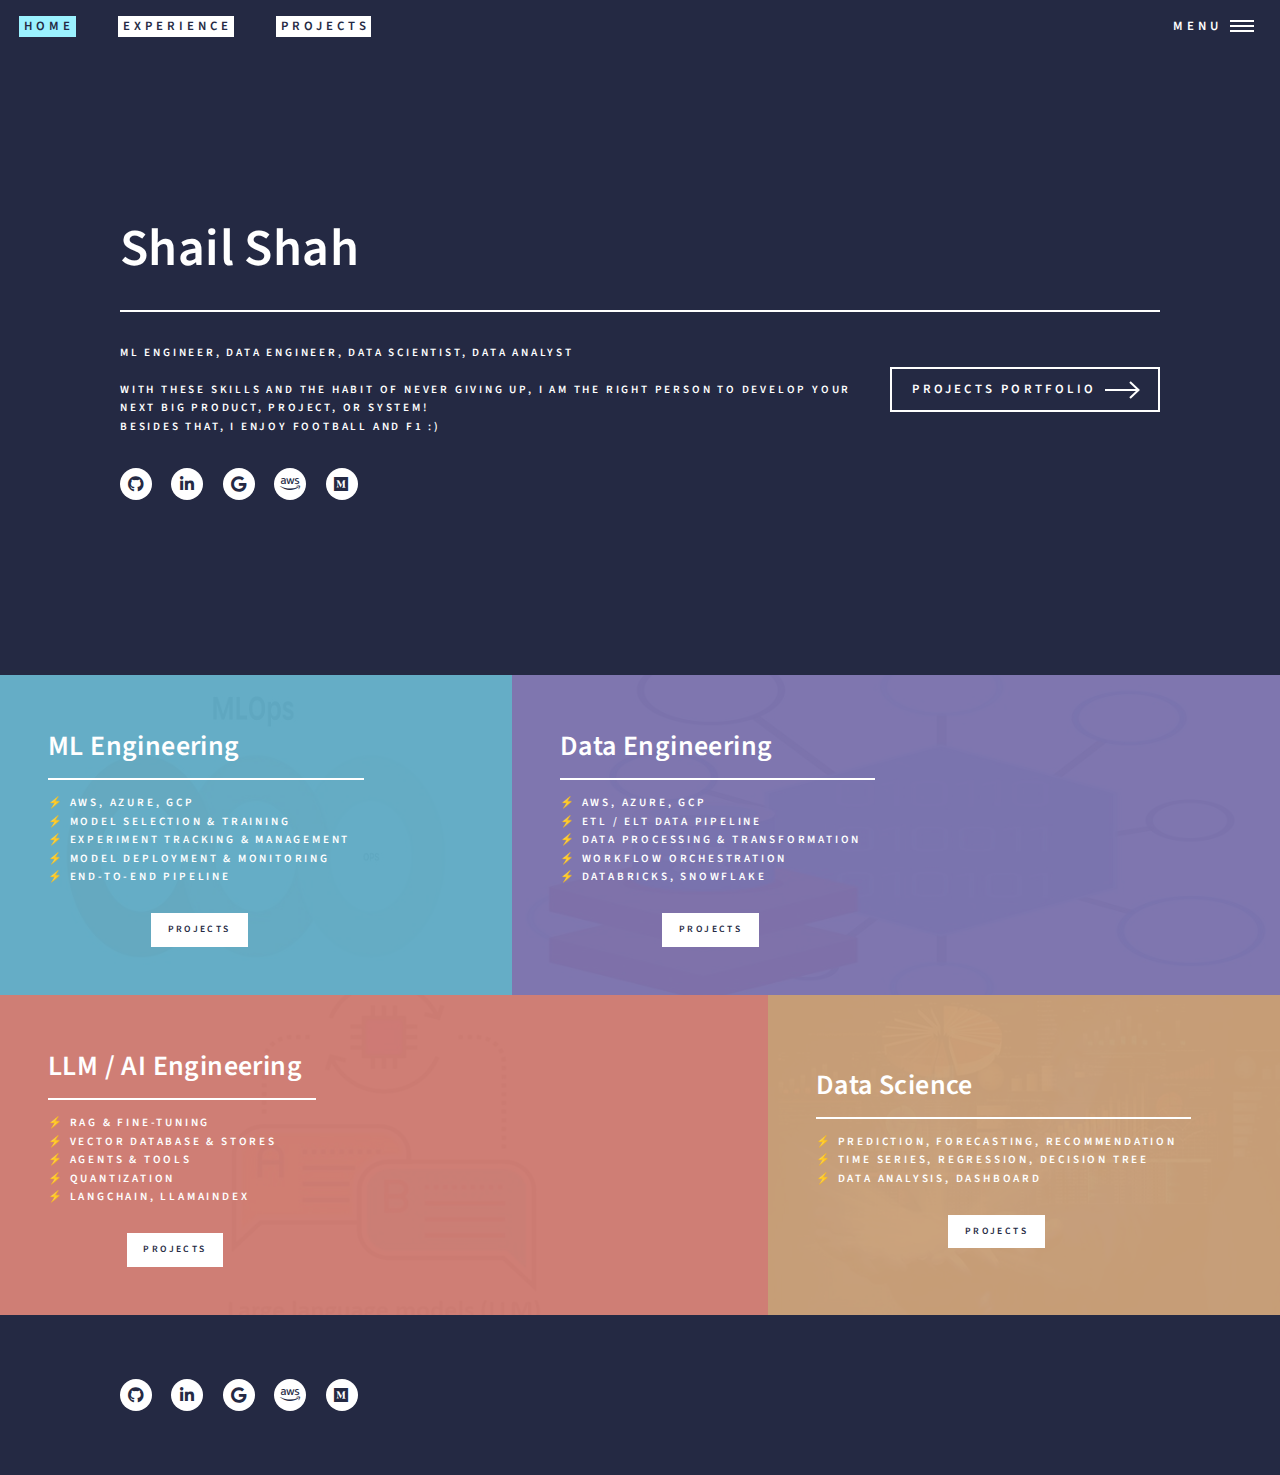
==== index.html @ b2c80153 "portfolio created" ====
<!DOCTYPE HTML>
<!--
	Forty by HTML5 UP
	html5up.net | @ajlkn
	Free for personal and commercial use under the CCA 3.0 license (html5up.net/license)
-->
<html>
	<head>
		<title>Forty by HTML5 UP</title>
		<meta charset="utf-8" />
		<meta name="viewport" content="width=device-width, initial-scale=1, user-scalable=no" />
		<link rel="stylesheet" href="assets/css/main.css" />
		<noscript><link rel="stylesheet" href="assets/css/noscript.css" /></noscript>
	</head>
	<body class="is-preload">

		<!-- Wrapper -->
			<div id="wrapper">

				<!-- Header -->
					<header id="header" class="alt">
						<a href="index.html" class="logo"><strong>HOME</strong></a>
						<a href="generic.html" class="logo"><strong>EXPERIENCE</strong></a>
						<a href="#one" class="logo"><strong>Projects</strong></a>
						<nav>
							<a href="#menu">Menu</a>
						</nav>
					</header>

				<!-- Menu -->
					<nav id="menu">
						<ul class="links">
							<li><a href="index.html">Home</a></li>
							<li><a href="generic.html">Experience</a></li>
							<li><a href="#one">Projects</a></li>
							<!-- <li><a href="landing.html">Contact ME</a></li> -->
						</ul>
						<!-- <ul class="actions stacked">
							<li><a href="#" class="button primary fit">Get Started</a></li>
							<li><a href="#" class="button fit">Log In</a></li>
						</ul> -->
					</nav>

				<!-- Banner -->
					<section id="banner" class="major">
						<div class="inner">
							<header class="major">
								<h1>Shail Shah</h1>
							</header>
							<div class="content">
								<p>ML Engineer, Data Engineer, Data Scientist, Data Analyst<br /><br />
									With these skills and the habit of never giving up, I am the right person to develop your next big product, project, or system!<br />
									
									Besides that, I enjoy Football and F1 :) </p>
								<ul class="actions">
									<li><a href="#one" class="button next scrolly">Projects Portfolio</a></li>
								</ul>	
							</div>
							<ul class="icons">
								<!-- <li><a href="#" class="icon brands alt fa-twitter"><span class="label">Twitter</span></a></li> -->
								<!-- <li><a href="#" class="icon brands alt fa-facebook-f"><span class="label">Facebook</span></a></li> -->
								<!-- <li><a href="#" class="icon brands alt fa-instagram"><span class="label">Instagram</span></a></li> -->
								<li><a href="https://github.com/shail2512-lm10" class="icon brands alt fa-github"><span class="label">GitHub</span></a></li>
								<li><a href="https://www.linkedin.com/in/shail-shah2512/" class="icon brands alt fa-linkedin-in"><span class="label">LinkedIn</span></a></li>
								<li><a href="mailto:shail251298@gmail.com" class="icon brands alt fa-google"><span class="label">gmail</span></a></li>
								<li><a href="https://www.credly.com/badges/b2302344-0221-468d-a7ee-bf954a999862/public_url" class="icon brands alt fa-aws"><span class="label">AWS</span></a></li>
								<li><a href="https://medium.com/@shail251298" class="icon brands alt fa-medium"><span class="label">Medium</span></a></li>
							</ul>
					
						</div>
					</section>

				<!-- Main -->
					<div id="main">

						<!-- One -->
							<section id="one" class="tiles">
								<article>
									<span class="image">
										<img src="images/mlops.jpg" alt="" />
									</span>
									<header class="major" >
										<h3><a href="mlops.html" class="link">ML Engineering</a></h3>
										<p>&#9889; AWS, AZURE, GCP</p>
										<p>&#9889; Model Selection & Training</p>
										<p>&#9889; Experiment Tracking & Management</p>
										<p>&#9889; Model Deployment & Monitoring</p>
										<p>&#9889; End-to-End Pipeline</p><br />
										<div style="text-align: center;">
											<a href="mlops.html" class="button primary small">Projects</a>
										</div>
									</header>
									
								</article>
								<article>
									<span class="image">
										<img src="images/dataengg.jpg" class="custombg" alt="" />
									</span>
									<header class="major">
										<h3><a href="dataengg.html" class="link">Data Engineering</a></h3>
										<p>&#9889; AWS, AZURE, GCP</p>
										<p>&#9889; ETL / ELT Data Pipeline</p>
										<p>&#9889; Data Processing & Transformation</p>
										<p>&#9889; Workflow Orchestration</p>
										<p>&#9889; Databricks, SNowflake</p><br />
										<div style="text-align: center;">
											<a href="dataengg.html" class="button primary small">Projects</a>
										</div>
									</header>
								</article>
								<article>
									<span class="image">
										<img src="images/llm.jpg" class="custombg" alt="" />
									</span>
									<header class="major">
										<h3><a href="llm.html" class="link">LLM / AI Engineering</a></h3>
										<p>&#9889; RAG & Fine-tuning</p>
										<p>&#9889; Vector Database & stores</p>
										<p>&#9889; AGents & Tools</p>
										<p>&#9889; Quantization</p>
										<p>&#9889; LangChain, LlamaIndex</p><br />
										<div style="text-align: center;">
											<a href="llm.html" class="button primary small">Projects</a>
										</div>
										
									</header>
								</article>
								
								<article>
									<span class="image">
										<img src="images/datascience.jpg" class="custombg" alt="" />
									</span>
									<header class="major">
										<h3><a href="datascience.html" class="link">Data Science</a></h3>
										<p>&#9889; Prediction, Forecasting, Recommendation</p>
										<p>&#9889; Time Series, Regression, Decision Tree</p>
										<p>&#9889; Data Analysis, Dashboard</p><br />
										<div style="text-align: center;">
											<a href="datascience.html" class="button primary small">Projects</a>
										</div>
									</header>
								</article>
							
							</section>

						<!-- Two -->
							<!-- <section id="two">
								<div class="inner">
									<header class="major">
										<h2>Massa libero</h2>
									</header>
									<p>Nullam et orci eu lorem consequat tincidunt vivamus et sagittis libero. Mauris aliquet magna magna sed nunc rhoncus pharetra. Pellentesque condimentum sem. In efficitur ligula tate urna. Maecenas laoreet massa vel lacinia pellentesque lorem ipsum dolor. Nullam et orci eu lorem consequat tincidunt. Vivamus et sagittis libero. Mauris aliquet magna magna sed nunc rhoncus amet pharetra et feugiat tempus.</p>
									<ul class="actions">
										<li><a href="landing.html" class="button next">Get Started</a></li>
									</ul>
								</div>
							</section> -->

					</div>

				<!-- Contact -->
					<!-- <section id="contact">
						<div class="inner">
							<section>
								<form method="post" action="#">
									<div class="fields">
										<div class="field half">
											<label for="name">Name</label>
											<input type="text" name="name" id="name" />
										</div>
										<div class="field half">
											<label for="email">Email</label>
											<input type="text" name="email" id="email" />
										</div>
										<div class="field">
											<label for="message">Message</label>
											<textarea name="message" id="message" rows="6"></textarea>
										</div>
									</div>
									<ul class="actions">
										<li><input type="submit" value="Send Message" class="primary" /></li>
										<li><input type="reset" value="Clear" /></li>
									</ul>
								</form>
							</section>
							<section class="split">
								<section>
									<div class="contact-method">
										<span class="icon solid alt fa-envelope"></span>
										<h2>Email</h2>
										<a href="shail251298@gmail.com">shail251298@gmail.com</a>
									</div>
								</section> -->
								<!-- <section>
									<div class="contact-method">
										<span class="icon solid alt fa-phone"></span>
										<h3>Phone</h3>
										<span>(000) 000-0000 x12387</span>
									</div>
								</section> -->
								<!-- <section>
									<div class="contact-method">
										<span class="icon solid alt fa-home"></span>
										<h3>Address</h3>
										<span>1234 Somewhere Road #5432<br />
										Nashville, TN 00000<br />
										United States of America</span>
									</div>
								</section> -->
							<!-- </section>
						</div>
					</section> -->

				<!-- Footer -->
					<footer id="footer">
						<div class="inner">
							<ul class="icons">
								<!-- <li><a href="#" class="icon brands alt fa-twitter"><span class="label">Twitter</span></a></li> -->
								<!-- <li><a href="#" class="icon brands alt fa-facebook-f"><span class="label">Facebook</span></a></li> -->
								<!-- <li><a href="#" class="icon brands alt fa-instagram"><span class="label">Instagram</span></a></li> -->
								<li><a href="https://github.com/shail2512-lm10" class="icon brands alt fa-github"><span class="label">GitHub</span></a></li>
								<li><a href="https://www.linkedin.com/in/shail-shah2512/" class="icon brands alt fa-linkedin-in"><span class="label">LinkedIn</span></a></li>
								<li><a href="mailto:shail251298@gmail.com" class="icon brands alt fa-google"><span class="label">gmail</span></a></li>
								<li><a href="https://www.credly.com/badges/b2302344-0221-468d-a7ee-bf954a999862/public_url" class="icon brands alt fa-aws"><span class="label">AWS</span></a></li>
								<li><a href="https://medium.com/@shail251298" class="icon brands alt fa-medium"><span class="label">Medium</span></a></li>
							</ul>
							<!-- <ul class="copyright">
								<li>&copy; Untitled</li><li>Design: <a href="https://html5up.net">HTML5 UP</a></li>
							</ul> -->
						</div>
					</footer>

			</div>

		<!-- Scripts -->
			<script src="assets/js/jquery.min.js"></script>
			<script src="assets/js/jquery.scrolly.min.js"></script>
			<script src="assets/js/jquery.scrollex.min.js"></script>
			<script src="assets/js/browser.min.js"></script>
			<script src="assets/js/breakpoints.min.js"></script>
			<script src="assets/js/util.js"></script>
			<script src="assets/js/main.js"></script>

	</body>
</html>
---- assets/css/main.css ----
@import url(fontawesome-all.min.css);
@import url("https://fonts.googleapis.com/css?family=Source+Sans+Pro:300,300italic,600,600italic");

/*
	Forty by HTML5 UP
	html5up.net | @ajlkn
	Free for personal and commercial use under the CCA 3.0 license (html5up.net/license)
*/

a:hover{

	border: none;
}

html, body, div, span, applet, object,
iframe, h1, h2, h3, h4, h5, h6, p, blockquote,
pre, a, abbr, acronym, address, big, cite,
code, del, dfn, em, img, ins, kbd, q, s, samp,
small, strike, strong, sub, sup, tt, var, b,
u, i, center, dl, dt, dd, ol, ul, li, fieldset,
form, label, legend, table, caption, tbody,
tfoot, thead, tr, th, td, article, aside,
canvas, details, embed, figure, figcaption,
footer, header, hgroup, menu, nav, output, ruby,
section, summary, time, mark, audio, video {
	margin: 0;
	padding: 0;
	border: 0;
	font-size: 100%;
	font: inherit;
	vertical-align: baseline;}

article, aside, details, figcaption, figure,
footer, header, hgroup, menu, nav, section {
	display: block;}

body {
	line-height: 1;
}

ol, ul {
	list-style: none;
}

blockquote, q {
	quotes: none;
}

	blockquote:before, blockquote:after, q:before, q:after {
		content: '';
		content: none;
	}

table {
	border-collapse: collapse;
	border-spacing: 0;
}

body {
	-webkit-text-size-adjust: none;
}

mark {
	background-color: transparent;
	color: inherit;
}

input::-moz-focus-inner {
	border: 0;
	padding: 0;
}

input, select, textarea {
	-moz-appearance: none;
	-webkit-appearance: none;
	-ms-appearance: none;
	appearance: none;
}

/* Basic */

	@-ms-viewport {
		width: device-width;
	}

	body {
		-ms-overflow-style: scrollbar;
	}

	@media screen and (max-width: 480px) {

		html, body {
			min-width: 320px;
		}

	}

	html {
		box-sizing: border-box;
	}

	*, *:before, *:after {
		box-sizing: inherit;
	}

	body {
		background: #242943;
	}

		body.is-preload *, body.is-preload *:before, body.is-preload *:after {
			-moz-animation: none !important;
			-webkit-animation: none !important;
			-ms-animation: none !important;
			animation: none !important;
			-moz-transition: none !important;
			-webkit-transition: none !important;
			-ms-transition: none !important;
			transition: none !important;
		}

/* Type */

	body, input, select, textarea {
		color: #ffffff;
		font-family: "Source Sans Pro", Helvetica, sans-serif;
		font-size: 17pt;
		font-weight: 300;
		letter-spacing: 0.025em;
		line-height: 1.65;
	}

		@media screen and (max-width: 1680px) {

			body, input, select, textarea {
				font-size: 14pt;
			}

		}

		@media screen and (max-width: 1280px) {

			body, input, select, textarea {
				font-size: 12pt;
			}

		}

		@media screen and (max-width: 360px) {

			body, input, select, textarea {
				font-size: 11pt;
			}

		}

	a {
		-moz-transition: color 0.2s ease-in-out, border-bottom-color 0.2s ease-in-out;
		-webkit-transition: color 0.2s ease-in-out, border-bottom-color 0.2s ease-in-out;
		-ms-transition: color 0.2s ease-in-out, border-bottom-color 0.2s ease-in-out;
		transition: color 0.2s ease-in-out, border-bottom-color 0.2s ease-in-out;
		border-bottom: dotted 1px;
		color: inherit;
		text-decoration: none;
	}

		a:hover {
			border-bottom-color: transparent;
			color: #9bf1ff !important;
		}

		a:active {
			color: #53e3fb !important;
		}

	strong, b {
		color: #ffffff;
		font-weight: 600;
	}

	em, i {
		font-style: italic;
	}

	p {
		margin: 0 0 2em 0;
	}

	h1, h2, h3, h4, h5, h6 {
		color: #ffffff;
		font-weight: 600;
		line-height: 1.65;
		margin: 0 0 1em 0;
	}

		h1 a, h2 a, h3 a, h4 a, h5 a, h6 a {
			color: inherit;
			border-bottom: 0;
		}

	h1 {
		font-size: 2.5em;
	}

	h2 {
		font-size: 1.75em;
	}

	h3 {
		font-size: 1.35em;
	}

	h4 {
		font-size: 1.1em;
	}

	h5 {
		font-size: 0.9em;
	}

	h6 {
		font-size: 0.7em;
	}

	@media screen and (max-width: 736px) {

		h1 {
			font-size: 2em;
		}

		h2 {
			font-size: 1.5em;
		}

		h3 {
			font-size: 1.25em;
		}

	}

	sub {
		font-size: 0.8em;
		position: relative;
		top: 0.5em;
	}

	sup {
		font-size: 0.8em;
		position: relative;
		top: -0.5em;
	}

	blockquote {
		border-left: solid 4px rgba(212, 212, 255, 0.1);
		font-style: italic;
		margin: 0 0 2em 0;
		padding: 0.5em 0 0.5em 2em;
	}

	code {
		background: rgba(212, 212, 255, 0.035);
		font-family: "Courier New", monospace;
		font-size: 0.9em;
		margin: 0 0.25em;
		padding: 0.25em 0.65em;
	}

	pre {
		-webkit-overflow-scrolling: touch;
		font-family: "Courier New", monospace;
		font-size: 0.9em;
		margin: 0 0 2em 0;
	}

		pre code {
			display: block;
			line-height: 1.75;
			padding: 1em 1.5em;
			overflow-x: auto;
		}

	hr {
		border: 0;
		border-bottom: solid 1px rgba(212, 212, 255, 0.1);
		margin: 2em 0;
	}

		hr.major {
			margin: 3em 0;
		}

	.align-left {
		text-align: left;
	}

	.align-center {
		text-align: center;
	}

	.align-right {
		text-align: right;
	}

/* Row */

	.row {
		display: flex;
		flex-wrap: wrap;
		box-sizing: border-box;
		align-items: stretch;
	}

		.row > * {
			box-sizing: border-box;
		}

		.row.gtr-uniform > * > :last-child {
			margin-bottom: 0;
		}

		.row.aln-left {
			justify-content: flex-start;
		}

		.row.aln-center {
			justify-content: center;
		}

		.row.aln-right {
			justify-content: flex-end;
		}

		.row.aln-top {
			align-items: flex-start;
		}

		.row.aln-middle {
			align-items: center;
		}

		.row.aln-bottom {
			align-items: flex-end;
		}

		.row > .imp {
			order: -1;
		}

		.row > .col-1 {
			width: 8.33333%;
		}

		.row > .off-1 {
			margin-left: 8.33333%;
		}

		.row > .col-2 {
			width: 16.66667%;
		}

		.row > .off-2 {
			margin-left: 16.66667%;
		}

		.row > .col-3 {
			width: 25%;
		}

		.row > .off-3 {
			margin-left: 25%;
		}

		.row > .col-4 {
			width: 33.33333%;
		}

		.row > .off-4 {
			margin-left: 33.33333%;
		}

		.row > .col-5 {
			width: 41.66667%;
		}

		.row > .off-5 {
			margin-left: 41.66667%;
		}

		.row > .col-6 {
			width: 50%;
		}

		.row > .off-6 {
			margin-left: 50%;
		}

		.row > .col-7 {
			width: 58.33333%;
		}

		.row > .off-7 {
			margin-left: 58.33333%;
		}

		.row > .col-8 {
			width: 66.66667%;
		}

		.row > .off-8 {
			margin-left: 66.66667%;
		}

		.row > .col-9 {
			width: 75%;
		}

		.row > .off-9 {
			margin-left: 75%;
		}

		.row > .col-10 {
			width: 83.33333%;
		}

		.row > .off-10 {
			margin-left: 83.33333%;
		}

		.row > .col-11 {
			width: 91.66667%;
		}

		.row > .off-11 {
			margin-left: 91.66667%;
		}

		.row > .col-12 {
			width: 100%;
		}

		.row > .off-12 {
			margin-left: 100%;
		}

		.row.gtr-0 {
			margin-top: 0;
			margin-left: 0em;
		}

			.row.gtr-0 > * {
				padding: 0 0 0 0em;
			}

			.row.gtr-0.gtr-uniform {
				margin-top: 0em;
			}

				.row.gtr-0.gtr-uniform > * {
					padding-top: 0em;
				}

		.row.gtr-25 {
			margin-top: 0;
			margin-left: -0.5em;
		}

			.row.gtr-25 > * {
				padding: 0 0 0 0.5em;
			}

			.row.gtr-25.gtr-uniform {
				margin-top: -0.5em;
			}

				.row.gtr-25.gtr-uniform > * {
					padding-top: 0.5em;
				}

		.row.gtr-50 {
			margin-top: 0;
			margin-left: -1em;
		}

			.row.gtr-50 > * {
				padding: 0 0 0 1em;
			}

			.row.gtr-50.gtr-uniform {
				margin-top: -1em;
			}

				.row.gtr-50.gtr-uniform > * {
					padding-top: 1em;
				}

		.row {
			margin-top: 0;
			margin-left: -2em;
		}

			.row > * {
				padding: 0 0 0 2em;
			}

			.row.gtr-uniform {
				margin-top: -2em;
			}

				.row.gtr-uniform > * {
					padding-top: 2em;
				}

		.row.gtr-150 {
			margin-top: 0;
			margin-left: -3em;
		}

			.row.gtr-150 > * {
				padding: 0 0 0 3em;
			}

			.row.gtr-150.gtr-uniform {
				margin-top: -3em;
			}

				.row.gtr-150.gtr-uniform > * {
					padding-top: 3em;
				}

		.row.gtr-200 {
			margin-top: 0;
			margin-left: -4em;
		}

			.row.gtr-200 > * {
				padding: 0 0 0 4em;
			}

			.row.gtr-200.gtr-uniform {
				margin-top: -4em;
			}

				.row.gtr-200.gtr-uniform > * {
					padding-top: 4em;
				}

		@media screen and (max-width: 1680px) {

			.row {
				display: flex;
				flex-wrap: wrap;
				box-sizing: border-box;
				align-items: stretch;
			}

				.row > * {
					box-sizing: border-box;
				}

				.row.gtr-uniform > * > :last-child {
					margin-bottom: 0;
				}

				.row.aln-left {
					justify-content: flex-start;
				}

				.row.aln-center {
					justify-content: center;
				}

				.row.aln-right {
					justify-content: flex-end;
				}

				.row.aln-top {
					align-items: flex-start;
				}

				.row.aln-middle {
					align-items: center;
				}

				.row.aln-bottom {
					align-items: flex-end;
				}

				.row > .imp-xlarge {
					order: -1;
				}

				.row > .col-1-xlarge {
					width: 8.33333%;
				}

				.row > .off-1-xlarge {
					margin-left: 8.33333%;
				}

				.row > .col-2-xlarge {
					width: 16.66667%;
				}

				.row > .off-2-xlarge {
					margin-left: 16.66667%;
				}

				.row > .col-3-xlarge {
					width: 25%;
				}

				.row > .off-3-xlarge {
					margin-left: 25%;
				}

				.row > .col-4-xlarge {
					width: 33.33333%;
				}

				.row > .off-4-xlarge {
					margin-left: 33.33333%;
				}

				.row > .col-5-xlarge {
					width: 41.66667%;
				}

				.row > .off-5-xlarge {
					margin-left: 41.66667%;
				}

				.row > .col-6-xlarge {
					width: 50%;
				}

				.row > .off-6-xlarge {
					margin-left: 50%;
				}

				.row > .col-7-xlarge {
					width: 58.33333%;
				}

				.row > .off-7-xlarge {
					margin-left: 58.33333%;
				}

				.row > .col-8-xlarge {
					width: 66.66667%;
				}

				.row > .off-8-xlarge {
					margin-left: 66.66667%;
				}

				.row > .col-9-xlarge {
					width: 75%;
				}

				.row > .off-9-xlarge {
					margin-left: 75%;
				}

				.row > .col-10-xlarge {
					width: 83.33333%;
				}

				.row > .off-10-xlarge {
					margin-left: 83.33333%;
				}

				.row > .col-11-xlarge {
					width: 91.66667%;
				}

				.row > .off-11-xlarge {
					margin-left: 91.66667%;
				}

				.row > .col-12-xlarge {
					width: 100%;
				}

				.row > .off-12-xlarge {
					margin-left: 100%;
				}

				.row.gtr-0 {
					margin-top: 0;
					margin-left: 0em;
				}

					.row.gtr-0 > * {
						padding: 0 0 0 0em;
					}

					.row.gtr-0.gtr-uniform {
						margin-top: 0em;
					}

						.row.gtr-0.gtr-uniform > * {
							padding-top: 0em;
						}

				.row.gtr-25 {
					margin-top: 0;
					margin-left: -0.5em;
				}

					.row.gtr-25 > * {
						padding: 0 0 0 0.5em;
					}

					.row.gtr-25.gtr-uniform {
						margin-top: -0.5em;
					}

						.row.gtr-25.gtr-uniform > * {
							padding-top: 0.5em;
						}

				.row.gtr-50 {
					margin-top: 0;
					margin-left: -1em;
				}

					.row.gtr-50 > * {
						padding: 0 0 0 1em;
					}

					.row.gtr-50.gtr-uniform {
						margin-top: -1em;
					}

						.row.gtr-50.gtr-uniform > * {
							padding-top: 1em;
						}

				.row {
					margin-top: 0;
					margin-left: -2em;
				}

					.row > * {
						padding: 0 0 0 2em;
					}

					.row.gtr-uniform {
						margin-top: -2em;
					}

						.row.gtr-uniform > * {
							padding-top: 2em;
						}

				.row.gtr-150 {
					margin-top: 0;
					margin-left: -3em;
				}

					.row.gtr-150 > * {
						padding: 0 0 0 3em;
					}

					.row.gtr-150.gtr-uniform {
						margin-top: -3em;
					}

						.row.gtr-150.gtr-uniform > * {
							padding-top: 3em;
						}

				.row.gtr-200 {
					margin-top: 0;
					margin-left: -4em;
				}

					.row.gtr-200 > * {
						padding: 0 0 0 4em;
					}

					.row.gtr-200.gtr-uniform {
						margin-top: -4em;
					}

						.row.gtr-200.gtr-uniform > * {
							padding-top: 4em;
						}

		}

		@media screen and (max-width: 1280px) {

			.row {
				display: flex;
				flex-wrap: wrap;
				box-sizing: border-box;
				align-items: stretch;
			}

				.row > * {
					box-sizing: border-box;
				}

				.row.gtr-uniform > * > :last-child {
					margin-bottom: 0;
				}

				.row.aln-left {
					justify-content: flex-start;
				}

				.row.aln-center {
					justify-content: center;
				}

				.row.aln-right {
					justify-content: flex-end;
				}

				.row.aln-top {
					align-items: flex-start;
				}

				.row.aln-middle {
					align-items: center;
				}

				.row.aln-bottom {
					align-items: flex-end;
				}

				.row > .imp-large {
					order: -1;
				}

				.row > .col-1-large {
					width: 8.33333%;
				}

				.row > .off-1-large {
					margin-left: 8.33333%;
				}

				.row > .col-2-large {
					width: 16.66667%;
				}

				.row > .off-2-large {
					margin-left: 16.66667%;
				}

				.row > .col-3-large {
					width: 25%;
				}

				.row > .off-3-large {
					margin-left: 25%;
				}

				.row > .col-4-large {
					width: 33.33333%;
				}

				.row > .off-4-large {
					margin-left: 33.33333%;
				}

				.row > .col-5-large {
					width: 41.66667%;
				}

				.row > .off-5-large {
					margin-left: 41.66667%;
				}

				.row > .col-6-large {
					width: 50%;
				}

				.row > .off-6-large {
					margin-left: 50%;
				}

				.row > .col-7-large {
					width: 58.33333%;
				}

				.row > .off-7-large {
					margin-left: 58.33333%;
				}

				.row > .col-8-large {
					width: 66.66667%;
				}

				.row > .off-8-large {
					margin-left: 66.66667%;
				}

				.row > .col-9-large {
					width: 75%;
				}

				.row > .off-9-large {
					margin-left: 75%;
				}

				.row > .col-10-large {
					width: 83.33333%;
				}

				.row > .off-10-large {
					margin-left: 83.33333%;
				}

				.row > .col-11-large {
					width: 91.66667%;
				}

				.row > .off-11-large {
					margin-left: 91.66667%;
				}

				.row > .col-12-large {
					width: 100%;
				}

				.row > .off-12-large {
					margin-left: 100%;
				}

				.row.gtr-0 {
					margin-top: 0;
					margin-left: 0em;
				}

					.row.gtr-0 > * {
						padding: 0 0 0 0em;
					}

					.row.gtr-0.gtr-uniform {
						margin-top: 0em;
					}

						.row.gtr-0.gtr-uniform > * {
							padding-top: 0em;
						}

				.row.gtr-25 {
					margin-top: 0;
					margin-left: -0.375em;
				}

					.row.gtr-25 > * {
						padding: 0 0 0 0.375em;
					}

					.row.gtr-25.gtr-uniform {
						margin-top: -0.375em;
					}

						.row.gtr-25.gtr-uniform > * {
							padding-top: 0.375em;
						}

				.row.gtr-50 {
					margin-top: 0;
					margin-left: -0.75em;
				}

					.row.gtr-50 > * {
						padding: 0 0 0 0.75em;
					}

					.row.gtr-50.gtr-uniform {
						margin-top: -0.75em;
					}

						.row.gtr-50.gtr-uniform > * {
							padding-top: 0.75em;
						}

				.row {
					margin-top: 0;
					margin-left: -1.5em;
				}

					.row > * {
						padding: 0 0 0 1.5em;
					}

					.row.gtr-uniform {
						margin-top: -1.5em;
					}

						.row.gtr-uniform > * {
							padding-top: 1.5em;
						}

				.row.gtr-150 {
					margin-top: 0;
					margin-left: -2.25em;
				}

					.row.gtr-150 > * {
						padding: 0 0 0 2.25em;
					}

					.row.gtr-150.gtr-uniform {
						margin-top: -2.25em;
					}

						.row.gtr-150.gtr-uniform > * {
							padding-top: 2.25em;
						}

				.row.gtr-200 {
					margin-top: 0;
					margin-left: -3em;
				}

					.row.gtr-200 > * {
						padding: 0 0 0 3em;
					}

					.row.gtr-200.gtr-uniform {
						margin-top: -3em;
					}

						.row.gtr-200.gtr-uniform > * {
							padding-top: 3em;
						}

		}

		@media screen and (max-width: 980px) {

			.row {
				display: flex;
				flex-wrap: wrap;
				box-sizing: border-box;
				align-items: stretch;
			}

				.row > * {
					box-sizing: border-box;
				}

				.row.gtr-uniform > * > :last-child {
					margin-bottom: 0;
				}

				.row.aln-left {
					justify-content: flex-start;
				}

				.row.aln-center {
					justify-content: center;
				}

				.row.aln-right {
					justify-content: flex-end;
				}

				.row.aln-top {
					align-items: flex-start;
				}

				.row.aln-middle {
					align-items: center;
				}

				.row.aln-bottom {
					align-items: flex-end;
				}

				.row > .imp-medium {
					order: -1;
				}

				.row > .col-1-medium {
					width: 8.33333%;
				}

				.row > .off-1-medium {
					margin-left: 8.33333%;
				}

				.row > .col-2-medium {
					width: 16.66667%;
				}

				.row > .off-2-medium {
					margin-left: 16.66667%;
				}

				.row > .col-3-medium {
					width: 25%;
				}

				.row > .off-3-medium {
					margin-left: 25%;
				}

				.row > .col-4-medium {
					width: 33.33333%;
				}

				.row > .off-4-medium {
					margin-left: 33.33333%;
				}

				.row > .col-5-medium {
					width: 41.66667%;
				}

				.row > .off-5-medium {
					margin-left: 41.66667%;
				}

				.row > .col-6-medium {
					width: 50%;
				}

				.row > .off-6-medium {
					margin-left: 50%;
				}

				.row > .col-7-medium {
					width: 58.33333%;
				}

				.row > .off-7-medium {
					margin-left: 58.33333%;
				}

				.row > .col-8-medium {
					width: 66.66667%;
				}

				.row > .off-8-medium {
					margin-left: 66.66667%;
				}

				.row > .col-9-medium {
					width: 75%;
				}

				.row > .off-9-medium {
					margin-left: 75%;
				}

				.row > .col-10-medium {
					width: 83.33333%;
				}

				.row > .off-10-medium {
					margin-left: 83.33333%;
				}

				.row > .col-11-medium {
					width: 91.66667%;
				}

				.row > .off-11-medium {
					margin-left: 91.66667%;
				}

				.row > .col-12-medium {
					width: 100%;
				}

				.row > .off-12-medium {
					margin-left: 100%;
				}

				.row.gtr-0 {
					margin-top: 0;
					margin-left: 0em;
				}

					.row.gtr-0 > * {
						padding: 0 0 0 0em;
					}

					.row.gtr-0.gtr-uniform {
						margin-top: 0em;
					}

						.row.gtr-0.gtr-uniform > * {
							padding-top: 0em;
						}

				.row.gtr-25 {
					margin-top: 0;
					margin-left: -0.375em;
				}

					.row.gtr-25 > * {
						padding: 0 0 0 0.375em;
					}

					.row.gtr-25.gtr-uniform {
						margin-top: -0.375em;
					}

						.row.gtr-25.gtr-uniform > * {
							padding-top: 0.375em;
						}

				.row.gtr-50 {
					margin-top: 0;
					margin-left: -0.75em;
				}

					.row.gtr-50 > * {
						padding: 0 0 0 0.75em;
					}

					.row.gtr-50.gtr-uniform {
						margin-top: -0.75em;
					}

						.row.gtr-50.gtr-uniform > * {
							padding-top: 0.75em;
						}

				.row {
					margin-top: 0;
					margin-left: -1.5em;
				}

					.row > * {
						padding: 0 0 0 1.5em;
					}

					.row.gtr-uniform {
						margin-top: -1.5em;
					}

						.row.gtr-uniform > * {
							padding-top: 1.5em;
						}

				.row.gtr-150 {
					margin-top: 0;
					margin-left: -2.25em;
				}

					.row.gtr-150 > * {
						padding: 0 0 0 2.25em;
					}

					.row.gtr-150.gtr-uniform {
						margin-top: -2.25em;
					}

						.row.gtr-150.gtr-uniform > * {
							padding-top: 2.25em;
						}

				.row.gtr-200 {
					margin-top: 0;
					margin-left: -3em;
				}

					.row.gtr-200 > * {
						padding: 0 0 0 3em;
					}

					.row.gtr-200.gtr-uniform {
						margin-top: -3em;
					}

						.row.gtr-200.gtr-uniform > * {
							padding-top: 3em;
						}

		}

		@media screen and (max-width: 736px) {

			.row {
				display: flex;
				flex-wrap: wrap;
				box-sizing: border-box;
				align-items: stretch;
			}

				.row > * {
					box-sizing: border-box;
				}

				.row.gtr-uniform > * > :last-child {
					margin-bottom: 0;
				}

				.row.aln-left {
					justify-content: flex-start;
				}

				.row.aln-center {
					justify-content: center;
				}

				.row.aln-right {
					justify-content: flex-end;
				}

				.row.aln-top {
					align-items: flex-start;
				}

				.row.aln-middle {
					align-items: center;
				}

				.row.aln-bottom {
					align-items: flex-end;
				}

				.row > .imp-small {
					order: -1;
				}

				.row > .col-1-small {
					width: 8.33333%;
				}

				.row > .off-1-small {
					margin-left: 8.33333%;
				}

				.row > .col-2-small {
					width: 16.66667%;
				}

				.row > .off-2-small {
					margin-left: 16.66667%;
				}

				.row > .col-3-small {
					width: 25%;
				}

				.row > .off-3-small {
					margin-left: 25%;
				}

				.row > .col-4-small {
					width: 33.33333%;
				}

				.row > .off-4-small {
					margin-left: 33.33333%;
				}

				.row > .col-5-small {
					width: 41.66667%;
				}

				.row > .off-5-small {
					margin-left: 41.66667%;
				}

				.row > .col-6-small {
					width: 50%;
				}

				.row > .off-6-small {
					margin-left: 50%;
				}

				.row > .col-7-small {
					width: 58.33333%;
				}

				.row > .off-7-small {
					margin-left: 58.33333%;
				}

				.row > .col-8-small {
					width: 66.66667%;
				}

				.row > .off-8-small {
					margin-left: 66.66667%;
				}

				.row > .col-9-small {
					width: 75%;
				}

				.row > .off-9-small {
					margin-left: 75%;
				}

				.row > .col-10-small {
					width: 83.33333%;
				}

				.row > .off-10-small {
					margin-left: 83.33333%;
				}

				.row > .col-11-small {
					width: 91.66667%;
				}

				.row > .off-11-small {
					margin-left: 91.66667%;
				}

				.row > .col-12-small {
					width: 100%;
				}

				.row > .off-12-small {
					margin-left: 100%;
				}

				.row.gtr-0 {
					margin-top: 0;
					margin-left: 0em;
				}

					.row.gtr-0 > * {
						padding: 0 0 0 0em;
					}

					.row.gtr-0.gtr-uniform {
						margin-top: 0em;
					}

						.row.gtr-0.gtr-uniform > * {
							padding-top: 0em;
						}

				.row.gtr-25 {
					margin-top: 0;
					margin-left: -0.3125em;
				}

					.row.gtr-25 > * {
						padding: 0 0 0 0.3125em;
					}

					.row.gtr-25.gtr-uniform {
						margin-top: -0.3125em;
					}

						.row.gtr-25.gtr-uniform > * {
							padding-top: 0.3125em;
						}

				.row.gtr-50 {
					margin-top: 0;
					margin-left: -0.625em;
				}

					.row.gtr-50 > * {
						padding: 0 0 0 0.625em;
					}

					.row.gtr-50.gtr-uniform {
						margin-top: -0.625em;
					}

						.row.gtr-50.gtr-uniform > * {
							padding-top: 0.625em;
						}

				.row {
					margin-top: 0;
					margin-left: -1.25em;
				}

					.row > * {
						padding: 0 0 0 1.25em;
					}

					.row.gtr-uniform {
						margin-top: -1.25em;
					}

						.row.gtr-uniform > * {
							padding-top: 1.25em;
						}

				.row.gtr-150 {
					margin-top: 0;
					margin-left: -1.875em;
				}

					.row.gtr-150 > * {
						padding: 0 0 0 1.875em;
					}

					.row.gtr-150.gtr-uniform {
						margin-top: -1.875em;
					}

						.row.gtr-150.gtr-uniform > * {
							padding-top: 1.875em;
						}

				.row.gtr-200 {
					margin-top: 0;
					margin-left: -2.5em;
				}

					.row.gtr-200 > * {
						padding: 0 0 0 2.5em;
					}

					.row.gtr-200.gtr-uniform {
						margin-top: -2.5em;
					}

						.row.gtr-200.gtr-uniform > * {
							padding-top: 2.5em;
						}

		}

		@media screen and (max-width: 480px) {

			.row {
				display: flex;
				flex-wrap: wrap;
				box-sizing: border-box;
				align-items: stretch;
			}

				.row > * {
					box-sizing: border-box;
				}

				.row.gtr-uniform > * > :last-child {
					margin-bottom: 0;
				}

				.row.aln-left {
					justify-content: flex-start;
				}

				.row.aln-center {
					justify-content: center;
				}

				.row.aln-right {
					justify-content: flex-end;
				}

				.row.aln-top {
					align-items: flex-start;
				}

				.row.aln-middle {
					align-items: center;
				}

				.row.aln-bottom {
					align-items: flex-end;
				}

				.row > .imp-xsmall {
					order: -1;
				}

				.row > .col-1-xsmall {
					width: 8.33333%;
				}

				.row > .off-1-xsmall {
					margin-left: 8.33333%;
				}

				.row > .col-2-xsmall {
					width: 16.66667%;
				}

				.row > .off-2-xsmall {
					margin-left: 16.66667%;
				}

				.row > .col-3-xsmall {
					width: 25%;
				}

				.row > .off-3-xsmall {
					margin-left: 25%;
				}

				.row > .col-4-xsmall {
					width: 33.33333%;
				}

				.row > .off-4-xsmall {
					margin-left: 33.33333%;
				}

				.row > .col-5-xsmall {
					width: 41.66667%;
				}

				.row > .off-5-xsmall {
					margin-left: 41.66667%;
				}

				.row > .col-6-xsmall {
					width: 50%;
				}

				.row > .off-6-xsmall {
					margin-left: 50%;
				}

				.row > .col-7-xsmall {
					width: 58.33333%;
				}

				.row > .off-7-xsmall {
					margin-left: 58.33333%;
				}

				.row > .col-8-xsmall {
					width: 66.66667%;
				}

				.row > .off-8-xsmall {
					margin-left: 66.66667%;
				}

				.row > .col-9-xsmall {
					width: 75%;
				}

				.row > .off-9-xsmall {
					margin-left: 75%;
				}

				.row > .col-10-xsmall {
					width: 83.33333%;
				}

				.row > .off-10-xsmall {
					margin-left: 83.33333%;
				}

				.row > .col-11-xsmall {
					width: 91.66667%;
				}

				.row > .off-11-xsmall {
					margin-left: 91.66667%;
				}

				.row > .col-12-xsmall {
					width: 100%;
				}

				.row > .off-12-xsmall {
					margin-left: 100%;
				}

				.row.gtr-0 {
					margin-top: 0;
					margin-left: 0em;
				}

					.row.gtr-0 > * {
						padding: 0 0 0 0em;
					}

					.row.gtr-0.gtr-uniform {
						margin-top: 0em;
					}

						.row.gtr-0.gtr-uniform > * {
							padding-top: 0em;
						}

				.row.gtr-25 {
					margin-top: 0;
					margin-left: -0.3125em;
				}

					.row.gtr-25 > * {
						padding: 0 0 0 0.3125em;
					}

					.row.gtr-25.gtr-uniform {
						margin-top: -0.3125em;
					}

						.row.gtr-25.gtr-uniform > * {
							padding-top: 0.3125em;
						}

				.row.gtr-50 {
					margin-top: 0;
					margin-left: -0.625em;
				}

					.row.gtr-50 > * {
						padding: 0 0 0 0.625em;
					}

					.row.gtr-50.gtr-uniform {
						margin-top: -0.625em;
					}

						.row.gtr-50.gtr-uniform > * {
							padding-top: 0.625em;
						}

				.row {
					margin-top: 0;
					margin-left: -1.25em;
				}

					.row > * {
						padding: 0 0 0 1.25em;
					}

					.row.gtr-uniform {
						margin-top: -1.25em;
					}

						.row.gtr-uniform > * {
							padding-top: 1.25em;
						}

				.row.gtr-150 {
					margin-top: 0;
					margin-left: -1.875em;
				}

					.row.gtr-150 > * {
						padding: 0 0 0 1.875em;
					}

					.row.gtr-150.gtr-uniform {
						margin-top: -1.875em;
					}

						.row.gtr-150.gtr-uniform > * {
							padding-top: 1.875em;
						}

				.row.gtr-200 {
					margin-top: 0;
					margin-left: -2.5em;
				}

					.row.gtr-200 > * {
						padding: 0 0 0 2.5em;
					}

					.row.gtr-200.gtr-uniform {
						margin-top: -2.5em;
					}

						.row.gtr-200.gtr-uniform > * {
							padding-top: 2.5em;
						}

		}

/* Section/Article */

	section.special, article.special {
		text-align: center;
	}

	header.major {
		width: -moz-max-content;
		width: -webkit-max-content;
		width: -ms-max-content;
		width: max-content;
		margin-bottom: 2em;
	}

		header.major > :first-child {
			margin-bottom: 0;
			width: calc(100% + 0.5em);
		}

			header.major > :first-child:after {
				content: '';
				background-color: #ffffff;
				display: block;
				height: 2px;
				margin: 0.325em 0 0.5em 0;
				width: 100%;
			}

		header.major > p {
			font-size: 0.7em;
			font-weight: 600;
			letter-spacing: 0.25em;
			margin-bottom: 0;
			text-transform: uppercase;
		}

		body.is-ie header.major > :first-child:after {
			max-width: 9em;
		}

		body.is-ie header.major > h1:after {
			max-width: 100% !important;
		}

	@media screen and (max-width: 736px) {

		header.major > p br {
			display: none;
		}

	}

/* Form */

	form {
		margin: 0 0 2em 0;
	}

		form > :last-child {
			margin-bottom: 0;
		}

		form > .fields {
			display: -moz-flex;
			display: -webkit-flex;
			display: -ms-flex;
			display: flex;
			-moz-flex-wrap: wrap;
			-webkit-flex-wrap: wrap;
			-ms-flex-wrap: wrap;
			flex-wrap: wrap;
			width: calc(100% + 3em);
			margin: -1.5em 0 2em -1.5em;
		}

			form > .fields > .field {
				-moz-flex-grow: 0;
				-webkit-flex-grow: 0;
				-ms-flex-grow: 0;
				flex-grow: 0;
				-moz-flex-shrink: 0;
				-webkit-flex-shrink: 0;
				-ms-flex-shrink: 0;
				flex-shrink: 0;
				padding: 1.5em 0 0 1.5em;
				width: calc(100% - 1.5em);
			}

				form > .fields > .field.half {
					width: calc(50% - 0.75em);
				}

				form > .fields > .field.third {
					width: calc(100%/3 - 0.5em);
				}

				form > .fields > .field.quarter {
					width: calc(25% - 0.375em);
				}

		@media screen and (max-width: 480px) {

			form > .fields {
				width: calc(100% + 3em);
				margin: -1.5em 0 2em -1.5em;
			}

				form > .fields > .field {
					padding: 1.5em 0 0 1.5em;
					width: calc(100% - 1.5em);
				}

					form > .fields > .field.half {
						width: calc(100% - 1.5em);
					}

					form > .fields > .field.third {
						width: calc(100% - 1.5em);
					}

					form > .fields > .field.quarter {
						width: calc(100% - 1.5em);
					}

		}

	label {
		color: #ffffff;
		display: block;
		font-size: 0.8em;
		font-weight: 600;
		letter-spacing: 0.25em;
		margin: 0 0 1em 0;
		text-transform: uppercase;
	}

	input[type="text"],
	input[type="password"],
	input[type="email"],
	input[type="tel"],
	input[type="search"],
	input[type="url"],
	select,
	textarea {
		-moz-appearance: none;
		-webkit-appearance: none;
		-ms-appearance: none;
		appearance: none;
		background: rgba(212, 212, 255, 0.035);
		border: none;
		border-radius: 0;
		color: inherit;
		display: block;
		outline: 0;
		padding: 0 1em;
		text-decoration: none;
		width: 100%;
	}

		input[type="text"]:invalid,
		input[type="password"]:invalid,
		input[type="email"]:invalid,
		input[type="tel"]:invalid,
		input[type="search"]:invalid,
		input[type="url"]:invalid,
		select:invalid,
		textarea:invalid {
			box-shadow: none;
		}

		input[type="text"]:focus,
		input[type="password"]:focus,
		input[type="email"]:focus,
		input[type="tel"]:focus,
		input[type="search"]:focus,
		input[type="url"]:focus,
		select:focus,
		textarea:focus {
			border-color: #9bf1ff;
			box-shadow: 0 0 0 2px #9bf1ff;
		}

	select {
		background-image: url("data:image/svg+xml;charset=utf8,%3Csvg xmlns='http://www.w3.org/2000/svg' width='40' height='40' preserveAspectRatio='none' viewBox='0 0 40 40'%3E%3Cpath d='M9.4,12.3l10.4,10.4l10.4-10.4c0.2-0.2,0.5-0.4,0.9-0.4c0.3,0,0.6,0.1,0.9,0.4l3.3,3.3c0.2,0.2,0.4,0.5,0.4,0.9 c0,0.4-0.1,0.6-0.4,0.9L20.7,31.9c-0.2,0.2-0.5,0.4-0.9,0.4c-0.3,0-0.6-0.1-0.9-0.4L4.3,17.3c-0.2-0.2-0.4-0.5-0.4-0.9 c0-0.4,0.1-0.6,0.4-0.9l3.3-3.3c0.2-0.2,0.5-0.4,0.9-0.4S9.1,12.1,9.4,12.3z' fill='rgba(212, 212, 255, 0.1)' /%3E%3C/svg%3E");
		background-size: 1.25rem;
		background-repeat: no-repeat;
		background-position: calc(100% - 1rem) center;
		height: 2.75em;
		padding-right: 2.75em;
		text-overflow: ellipsis;
	}

		select option {
			color: #ffffff;
			background: #242943;
		}

		select:focus::-ms-value {
			background-color: transparent;
		}

		select::-ms-expand {
			display: none;
		}

	input[type="text"],
	input[type="password"],
	input[type="email"],
	input[type="tel"],
	input[type="search"],
	input[type="url"],
	select {
		height: 2.75em;
	}

	textarea {
		padding: 0.75em 1em;
	}

	input[type="checkbox"],
	input[type="radio"] {
		-moz-appearance: none;
		-webkit-appearance: none;
		-ms-appearance: none;
		appearance: none;
		display: block;
		float: left;
		margin-right: -2em;
		opacity: 0;
		width: 1em;
		z-index: -1;
	}

		input[type="checkbox"] + label,
		input[type="radio"] + label {
			text-decoration: none;
			color: #ffffff;
			cursor: pointer;
			display: inline-block;
			font-weight: 300;
			padding-left: 2.65em;
			padding-right: 0.75em;
			position: relative;
		}

			input[type="checkbox"] + label:before,
			input[type="radio"] + label:before {
				-moz-osx-font-smoothing: grayscale;
				-webkit-font-smoothing: antialiased;
				display: inline-block;
				font-style: normal;
				font-variant: normal;
				text-rendering: auto;
				line-height: 1;
				text-transform: none !important;
				font-family: 'Font Awesome 5 Free';
				font-weight: 900;
			}

			input[type="checkbox"] + label:before,
			input[type="radio"] + label:before {
				background: rgba(212, 212, 255, 0.035);
				content: '';
				display: inline-block;
				font-size: 0.8em;
				height: 2.0625em;
				left: 0;
				letter-spacing: 0;
				line-height: 2.0625em;
				position: absolute;
				text-align: center;
				top: 0;
				width: 2.0625em;
			}

		input[type="checkbox"]:checked + label:before,
		input[type="radio"]:checked + label:before {
			background: #ffffff;
			border-color: #9bf1ff;
			content: '\f00c';
			color: #242943;
		}

		input[type="checkbox"]:focus + label:before,
		input[type="radio"]:focus + label:before {
			box-shadow: 0 0 0 2px #9bf1ff;
		}

	input[type="radio"] + label:before {
		border-radius: 100%;
	}

	::-webkit-input-placeholder {
		color: rgba(244, 244, 255, 0.2) !important;
		opacity: 1.0;
	}

	:-moz-placeholder {
		color: rgba(244, 244, 255, 0.2) !important;
		opacity: 1.0;
	}

	::-moz-placeholder {
		color: rgba(244, 244, 255, 0.2) !important;
		opacity: 1.0;
	}

	:-ms-input-placeholder {
		color: rgba(244, 244, 255, 0.2) !important;
		opacity: 1.0;
	}

/* Box */

	.box {
		border: solid 1px rgba(212, 212, 255, 0.1);
		margin-bottom: 2em;
		padding: 1.5em;
	}

		.box > :last-child,
		.box > :last-child > :last-child,
		.box > :last-child > :last-child > :last-child {
			margin-bottom: 0;
		}

		.box.alt {
			border: 0;
			border-radius: 0;
			padding: 0;
		}

/* Icon */

	.icon {
		text-decoration: none;
		border-bottom: none;
		position: relative;
	}

		.icon:before {
			-moz-osx-font-smoothing: grayscale;
			-webkit-font-smoothing: antialiased;
			display: inline-block;
			font-style: normal;
			font-variant: normal;
			text-rendering: auto;
			line-height: 1;
			text-transform: none !important;
			font-family: 'Font Awesome 5 Free';
			font-weight: 400;
		}

		.icon > .label {
			display: none;
		}

		.icon:before {
			line-height: inherit;
		}

		.icon.solid:before {
			font-weight: 900;
		}

		.icon.brands:before {
			font-family: 'Font Awesome 5 Brands';
		}

		.icon.alt:before {
			background-color: #ffffff;
			border-radius: 100%;
			color: #242943;
			display: inline-block;
			height: 2em;
			line-height: 2em;
			text-align: center;
			width: 2em;
		}

	a.icon.alt:before {
		-moz-transition: background-color 0.2s ease-in-out;
		-webkit-transition: background-color 0.2s ease-in-out;
		-ms-transition: background-color 0.2s ease-in-out;
		transition: background-color 0.2s ease-in-out;
	}

	a.icon.alt:hover:before {
		background-color: #6fc3df;
	}

	a.icon.alt:active:before {
		background-color: #37a6cb;
	}

/* Image */
	.custombg{

		
		width: auto;
    	height: auto;
		display: block;

	}
	.image {
		border: 0;
		display: inline-block;
		position: relative;
		
	}

		.image img {
			display: block;
		}

		.image.left, .image.right {
			max-width: 30%;
		}

			.image.left img, .image.right img {
				width: 100%;
			}

		.image.left {
			float: left;
			margin: 0 1.5em 1.25em 0;
			top: 0.25em;
		}

		.image.right {
			float: right;
			margin: 0 0 1.25em 1.5em;
			top: 0.25em;
		}

		.image.fit {
			display: block;
			margin: 0 0 2em 0;
			width: 100%;
		}

			.image.fit img {
				width: 100%;
			}

		.image.main {
			display: block;
			margin: 2.5em 0;
			width: 100%;
		}

			.image.main img {
				width: 100%;
			}

			@media screen and (max-width: 736px) {

				.image.main {
					margin: 1.5em 0;
				}

			}

/* List */

	ol {
		list-style: decimal;
		margin: 0 0 2em 0;
		padding-left: 1.25em;
	}

		ol li {
			padding-left: 0.25em;
		}

	ul {
		list-style: disc;
		margin: 0 0 2em 0;
		padding-left: 1em;
	}

		ul li {
			padding-left: 0.5em;
		}

		ul.alt {
			list-style: none;
			padding-left: 0;
		}

			ul.alt li {
				border-top: solid 1px rgba(212, 212, 255, 0.1);
				padding: 0.5em 0;
			}

				ul.alt li:first-child {
					border-top: 0;
					padding-top: 0;
				}

	dl {
		margin: 0 0 2em 0;
	}

		dl dt {
			display: block;
			font-weight: 600;
			margin: 0 0 1em 0;
		}

		dl dd {
			margin-left: 2em;
		}

/* Actions */

	ul.actions {
		display: -moz-flex;
		display: -webkit-flex;
		display: -ms-flex;
		display: flex;
		cursor: default;
		list-style: none;
		margin-left: -1em;
		padding-left: 0;
	}

		ul.actions li {
			padding: 0 0 0 1em;
			vertical-align: middle;
		}

		ul.actions.special {
			-moz-justify-content: center;
			-webkit-justify-content: center;
			-ms-justify-content: center;
			justify-content: center;
			width: 100%;
			margin-left: 0;
		}

			ul.actions.special li:first-child {
				padding-left: 0;
			}

		ul.actions.stacked {
			-moz-flex-direction: column;
			-webkit-flex-direction: column;
			-ms-flex-direction: column;
			flex-direction: column;
			margin-left: 0;
		}

			ul.actions.stacked li {
				padding: 1.3em 0 0 0;
			}

				ul.actions.stacked li:first-child {
					padding-top: 0;
				}

		ul.actions.fit {
			width: calc(100% + 1em);
		}

			ul.actions.fit li {
				-moz-flex-grow: 1;
				-webkit-flex-grow: 1;
				-ms-flex-grow: 1;
				flex-grow: 1;
				-moz-flex-shrink: 1;
				-webkit-flex-shrink: 1;
				-ms-flex-shrink: 1;
				flex-shrink: 1;
				width: 100%;
			}

				ul.actions.fit li > * {
					width: 100%;
				}

			ul.actions.fit.stacked {
				width: 100%;
			}

/* Icons */

	ul.icons {
		cursor: default;
		list-style: none;
		padding-left: 0;
	}

		ul.icons li {
			display: inline-block;
			padding: 0 1em 0 0;
		}

			ul.icons li:last-child {
				padding-right: 0;
			}

		@media screen and (max-width: 736px) {

			ul.icons li {
				padding: 0 0.75em 0 0;
			}

		}

/* Pagination */

	ul.pagination {
		cursor: default;
		list-style: none;
		padding-left: 0;
	}

		ul.pagination li {
			display: inline-block;
			padding-left: 0;
			vertical-align: middle;
		}

			ul.pagination li > .page {
				-moz-transition: background-color 0.2s ease-in-out, color 0.2s ease-in-out;
				-webkit-transition: background-color 0.2s ease-in-out, color 0.2s ease-in-out;
				-ms-transition: background-color 0.2s ease-in-out, color 0.2s ease-in-out;
				transition: background-color 0.2s ease-in-out, color 0.2s ease-in-out;
				border-bottom: 0;
				display: inline-block;
				font-size: 0.8em;
				font-weight: 600;
				height: 1.5em;
				line-height: 1.5em;
				margin: 0 0.125em;
				min-width: 1.5em;
				padding: 0 0.5em;
				text-align: center;
			}

				ul.pagination li > .page.active {
					background-color: #ffffff;
					color: #242943;
				}

					ul.pagination li > .page.active:hover {
						background-color: #9bf1ff;
						color: #242943 !important;
					}

					ul.pagination li > .page.active:active {
						background-color: #53e3fb;
					}

			ul.pagination li:first-child {
				padding-right: 0.75em;
			}

			ul.pagination li:last-child {
				padding-left: 0.75em;
			}

		@media screen and (max-width: 480px) {

			ul.pagination li:nth-child(n+2):nth-last-child(n+2) {
				display: none;
			}

			ul.pagination li:first-child {
				padding-right: 0;
			}

		}

/* Table */

	.table-wrapper {
		-webkit-overflow-scrolling: touch;
		overflow-x: auto;
	}

	table {
		margin: 0 0 2em 0;
		width: 100%;
	}

		table tbody tr {
			border: solid 1px rgba(212, 212, 255, 0.1);
			border-left: 0;
			border-right: 0;
		}

			table tbody tr:nth-child(2n + 1) {
				background-color: rgba(212, 212, 255, 0.035);
			}

		table td {
			padding: 0.75em 0.75em;
		}

		table th {
			color: #ffffff;
			font-size: 0.9em;
			font-weight: 600;
			padding: 0 0.75em 0.75em 0.75em;
			text-align: left;
		}

		table thead {
			border-bottom: solid 2px rgba(212, 212, 255, 0.1);
		}

		table tfoot {
			border-top: solid 2px rgba(212, 212, 255, 0.1);
		}

		table.alt {
			border-collapse: separate;
		}

			table.alt tbody tr td {
				border: solid 1px rgba(212, 212, 255, 0.1);
				border-left-width: 0;
				border-top-width: 0;
			}

				table.alt tbody tr td:first-child {
					border-left-width: 1px;
				}

			table.alt tbody tr:first-child td {
				border-top-width: 1px;
			}

			table.alt thead {
				border-bottom: 0;
			}

			table.alt tfoot {
				border-top: 0;
			}

/* Button */

	input[type="submit"],
	input[type="reset"],
	input[type="button"],
	button,
	.button {
		-moz-appearance: none;
		-webkit-appearance: none;
		-ms-appearance: none;
		appearance: none;
		-moz-transition: background-color 0.2s ease-in-out, box-shadow 0.2s ease-in-out, color 0.2s ease-in-out;
		-webkit-transition: background-color 0.2s ease-in-out, box-shadow 0.2s ease-in-out, color 0.2s ease-in-out;
		-ms-transition: background-color 0.2s ease-in-out, box-shadow 0.2s ease-in-out, color 0.2s ease-in-out;
		transition: background-color 0.2s ease-in-out, box-shadow 0.2s ease-in-out, color 0.2s ease-in-out;
		background-color: transparent;
		border: 0;
		border-radius: 0;
		box-shadow: inset 0 0 0 2px #ffffff;
		color: #ffffff;
		cursor: pointer;
		display: inline-block;
		font-size: 0.8em;
		font-weight: 600;
		height: 3.5em;
		letter-spacing: 0.25em;
		line-height: 3.5em;
		padding: 0 1.75em;
		text-align: center;
		text-decoration: none;
		text-transform: uppercase;
		white-space: nowrap;
	}

		input[type="submit"]:hover, input[type="submit"]:active,
		input[type="reset"]:hover,
		input[type="reset"]:active,
		input[type="button"]:hover,
		input[type="button"]:active,
		button:hover,
		button:active,
		.button:hover,
		.button:active {
			box-shadow: inset 0 0 0 2px #9bf1ff;
			color: #9bf1ff;
		}

		input[type="submit"]:active,
		input[type="reset"]:active,
		input[type="button"]:active,
		button:active,
		.button:active {
			background-color: rgba(155, 241, 255, 0.1);
			box-shadow: inset 0 0 0 2px #53e3fb;
			color: #53e3fb;
		}

		input[type="submit"].icon:before,
		input[type="reset"].icon:before,
		input[type="button"].icon:before,
		button.icon:before,
		.button.icon:before {
			margin-right: 0.5em;
		}

		input[type="submit"].fit,
		input[type="reset"].fit,
		input[type="button"].fit,
		button.fit,
		.button.fit {
			width: 100%;
		}

		input[type="submit"].small,
		input[type="reset"].small,
		input[type="button"].small,
		button.small,
		.button.small {
			font-size: 0.6em;
		}

		input[type="submit"].large,
		input[type="reset"].large,
		input[type="button"].large,
		button.large,
		.button.large {
			font-size: 1.25em;
			height: 3em;
			line-height: 3em;
		}

		input[type="submit"].next,
		input[type="reset"].next,
		input[type="button"].next,
		button.next,
		.button.next {
			padding-right: 4.5em;
			position: relative;
		}

			input[type="submit"].next:before, input[type="submit"].next:after,
			input[type="reset"].next:before,
			input[type="reset"].next:after,
			input[type="button"].next:before,
			input[type="button"].next:after,
			button.next:before,
			button.next:after,
			.button.next:before,
			.button.next:after {
				-moz-transition: opacity 0.2s ease-in-out;
				-webkit-transition: opacity 0.2s ease-in-out;
				-ms-transition: opacity 0.2s ease-in-out;
				transition: opacity 0.2s ease-in-out;
				background-position: center right;
				background-repeat: no-repeat;
				background-size: 36px 24px;
				content: '';
				display: block;
				height: 100%;
				position: absolute;
				right: 1.5em;
				top: 0;
				vertical-align: middle;
				width: 36px;
			}

			input[type="submit"].next:before,
			input[type="reset"].next:before,
			input[type="button"].next:before,
			button.next:before,
			.button.next:before {
				background-image: url("data:image/svg+xml;charset=utf8,%3Csvg xmlns='http://www.w3.org/2000/svg' xmlns:xlink='http://www.w3.org/1999/xlink' width='36px' height='24px' viewBox='0 0 36 24' zoomAndPan='disable'%3E%3Cstyle%3Eline %7B stroke: %23ffffff%3B stroke-width: 2px%3B %7D%3C/style%3E%3Cline x1='0' y1='12' x2='34' y2='12' /%3E%3Cline x1='25' y1='4' x2='34' y2='12.5' /%3E%3Cline x1='25' y1='20' x2='34' y2='11.5' /%3E%3C/svg%3E");
			}

			input[type="submit"].next:after,
			input[type="reset"].next:after,
			input[type="button"].next:after,
			button.next:after,
			.button.next:after {
				background-image: url("data:image/svg+xml;charset=utf8,%3Csvg xmlns='http://www.w3.org/2000/svg' xmlns:xlink='http://www.w3.org/1999/xlink' width='36px' height='24px' viewBox='0 0 36 24' zoomAndPan='disable'%3E%3Cstyle%3Eline %7B stroke: %239bf1ff%3B stroke-width: 2px%3B %7D%3C/style%3E%3Cline x1='0' y1='12' x2='34' y2='12' /%3E%3Cline x1='25' y1='4' x2='34' y2='12.5' /%3E%3Cline x1='25' y1='20' x2='34' y2='11.5' /%3E%3C/svg%3E");
				opacity: 0;
				z-index: 1;
			}

			input[type="submit"].next:hover:after, input[type="submit"].next:active:after,
			input[type="reset"].next:hover:after,
			input[type="reset"].next:active:after,
			input[type="button"].next:hover:after,
			input[type="button"].next:active:after,
			button.next:hover:after,
			button.next:active:after,
			.button.next:hover:after,
			.button.next:active:after {
				opacity: 1;
			}

			@media screen and (max-width: 1280px) {

				input[type="submit"].next,
				input[type="reset"].next,
				input[type="button"].next,
				button.next,
				.button.next {
					padding-right: 5em;
				}

			}

		input[type="submit"].primary,
		input[type="reset"].primary,
		input[type="button"].primary,
		button.primary,
		.button.primary {
			background-color: #ffffff;
			box-shadow: none;
			color: #242943;
		}

			input[type="submit"].primary:hover, input[type="submit"].primary:active,
			input[type="reset"].primary:hover,
			input[type="reset"].primary:active,
			input[type="button"].primary:hover,
			input[type="button"].primary:active,
			button.primary:hover,
			button.primary:active,
			.button.primary:hover,
			.button.primary:active {
				background-color: #9bf1ff;
				color: #242943 !important;
			}

			input[type="submit"].primary:active,
			input[type="reset"].primary:active,
			input[type="button"].primary:active,
			button.primary:active,
			.button.primary:active {
				background-color: #53e3fb;
			}

		input[type="submit"].disabled, input[type="submit"]:disabled,
		input[type="reset"].disabled,
		input[type="reset"]:disabled,
		input[type="button"].disabled,
		input[type="button"]:disabled,
		button.disabled,
		button:disabled,
		.button.disabled,
		.button:disabled {
			pointer-events: none;
			cursor: default;
			opacity: 0.25;
		}

/* Tiles */

	.tiles {
		display: -moz-flex;
		display: -webkit-flex;
		display: -ms-flex;
		display: flex;
		-moz-flex-wrap: wrap;
		-webkit-flex-wrap: wrap;
		-ms-flex-wrap: wrap;
		flex-wrap: wrap;
		border-top: 0 !important;
	}

		.tiles + * {
			border-top: 0 !important;
		}

		.tiles article {
			-moz-align-items: center;
			-webkit-align-items: center;
			-ms-align-items: center;
			align-items: center;
			display: -moz-flex;
			display: -webkit-flex;
			display: -ms-flex;
			display: flex;
			-moz-transition: -moz-transform 0.25s ease, opacity 0.25s ease, -moz-filter 1s ease, -webkit-filter 1s ease;
			-webkit-transition: -webkit-transform 0.25s ease, opacity 0.25s ease, -webkit-filter 1s ease, -webkit-filter 1s ease;
			-ms-transition: -ms-transform 0.25s ease, opacity 0.25s ease, -ms-filter 1s ease, -webkit-filter 1s ease;
			transition: transform 0.25s ease, opacity 0.25s ease, filter 1s ease, -webkit-filter 1s ease;
			padding: 4em 4em 2em 4em ;
			background-position: center;
			background-repeat: no-repeat;
			background-size: cover;
			cursor: default;
			height: 40vh;
			max-height: 40em;
			min-height: 23em;
			overflow: hidden;
			position: relative;
			width: 40%;
		}

			.tiles article .image {
				display: none;
			}

			.tiles article header {
				position: relative;
				z-index: 3;
			}

			.tiles article h3 {
				font-size: 1.75em;
			}

				.tiles article h3 a:hover {
					color: inherit !important;
				}

			.tiles article .link.primary {
				border: 0;
				height: 100%;
				left: 0;
				position: absolute;
				top: 0;
				width: 100%;
				z-index: 4;
			}

			.tiles article:before {
				-moz-transition: opacity 0.5s ease;
				-webkit-transition: opacity 0.5s ease;
				-ms-transition: opacity 0.5s ease;
				transition: opacity 0.5s ease;
				bottom: 0;
				content: '';
				display: block;
				height: 100%;
				left: 0;
				opacity: 0.85;
				position: absolute;
				width: 100%;
				z-index: 2;
			}

			.tiles article:after {
				background-color: rgba(36, 41, 67, 0.25);
				content: '';
				display: block;
				height: 100%;
				left: 0;
				position: absolute;
				top: 0;
				width: 100%;
				z-index: 1;
			}

			.tiles article:hover:before {
				opacity: 0;
			}

			.tiles article.is-transitioning {
				-moz-transform: scale(0.95);
				-webkit-transform: scale(0.95);
				-ms-transform: scale(0.95);
				transform: scale(0.95);
				-moz-filter: blur(0.5em);
				-webkit-filter: blur(0.5em);
				-ms-filter: blur(0.5em);
				filter: blur(0.5em);
				opacity: 0;
			}

			.tiles article:nth-child(4n - 1), .tiles article:nth-child(4n - 2) {
				width: 60%;
			}

			.tiles article:nth-child(6n - 5):before {
				background-color: #6fc3df;
			}

			.tiles article:nth-child(6n - 4):before {
				background-color: #8d82c4;
			}

			.tiles article:nth-child(6n - 3):before {
				background-color: #ec8d81;
			}

			.tiles article:nth-child(6n - 2):before {
				background-color: #e7b788;
			}

			.tiles article:nth-child(6n - 1):before {
				background-color: #8ea9e8;
			}

			.tiles article:nth-child(6n):before {
				background-color: #87c5a4;
			}

		@media screen and (max-width: 1280px) {

			.tiles article {
				padding: 4em 3em 2em 3em ;
				height: 30vh;
				max-height: 30em;
				min-height: 20em;
			}

		}

		@media screen and (max-width: 980px) {

			.tiles article {
				width: 50% !important;
			}

		}

		@media screen and (max-width: 736px) {

			.tiles article {
				padding: 3em 1.5em 1em 1.5em ;
				height: 16em;
				max-height: none;
				min-height: 0;
			}

				.tiles article h3 {
					font-size: 1.5em;
				}

		}

		@media screen and (max-width: 480px) {

			.tiles {
				display: block;
			}

				.tiles article {
					height: 20em;
					width: 100% !important;
				}

		}

/* Contact Method */

	.contact-method {
		margin: 0 0 2em 0;
		padding-left: 3.25em;
		position: relative;
	}

		.contact-method .icon {
			left: 0;
			position: absolute;
			top: 0;
		}

		.contact-method h3 {
			margin: 0 0 0.5em 0;
		}

/* Spotlights */

	.spotlights {
		border-top: 0 !important;
	}

		.spotlights + * {
			border-top: 0 !important;
		}

		.spotlights > section {
			display: -moz-flex;
			display: -webkit-flex;
			display: -ms-flex;
			display: flex;
			-moz-flex-direction: row;
			-webkit-flex-direction: row;
			-ms-flex-direction: row;
			flex-direction: row;
			background-color: #2e3450;
		}

			.spotlights > section > .image {
				background-position: center center;
				background-size: cover;
				border-radius: 0;
				display: block;
				position: relative;
				width: 30%;
			}

				.spotlights > section > .image img {
					border-radius: 0;
					display: block;
					width: 100%;
				}

				.spotlights > section > .image:before {
					background: rgba(36, 41, 67, 0.9);
					content: '';
					display: block;
					height: 100%;
					left: 0;
					opacity: 0;
					position: absolute;
					top: 0;
					width: 100%;
				}

			.spotlights > section > .content {
				display: -moz-flex;
				display: -webkit-flex;
				display: -ms-flex;
				display: flex;
				-moz-flex-direction: column;
				-webkit-flex-direction: column;
				-ms-flex-direction: column;
				flex-direction: column;
				-moz-justify-content: center;
				-webkit-justify-content: center;
				-ms-justify-content: center;
				justify-content: center;
				-moz-align-items: center;
				-webkit-align-items: center;
				-ms-align-items: center;
				align-items: center;
				padding: 2em 3em 0.1em 3em ;
				width: 70%;
			}

				.spotlights > section > .content > .inner {
					margin: 0 auto;
					max-width: 100%;
					width: 65em;
				}

			.spotlights > section:nth-child(2n) {
				-moz-flex-direction: row-reverse;
				-webkit-flex-direction: row-reverse;
				-ms-flex-direction: row-reverse;
				flex-direction: row-reverse;
				background-color: #333856;
			}

				.spotlights > section:nth-child(2n) > .content {
					-moz-align-items: -moz-flex-end;
					-webkit-align-items: -webkit-flex-end;
					-ms-align-items: -ms-flex-end;
					align-items: flex-end;
				}

		@media screen and (max-width: 1680px) {

			.spotlights > section > .image {
				width: 40%;
			}

			.spotlights > section > .content {
				width: 60%;
			}

		}

		@media screen and (max-width: 1280px) {

			.spotlights > section > .image {
				width: 45%;
			}

			.spotlights > section > .content {
				width: 55%;
			}

		}

		@media screen and (max-width: 980px) {

			.spotlights > section {
				display: block;
			}

				.spotlights > section > .image {
					width: 100%;
				}

				.spotlights > section > .content {
					padding: 4em 3em 2em 3em ;
					width: 100%;
				}

		}

		@media screen and (max-width: 736px) {

			.spotlights > section > .content {
				padding: 3em 1.5em 1em 1.5em ;
			}

		}

/* Header */

	@-moz-keyframes reveal-header {
		0% {
			top: -4em;
			opacity: 0;
		}

		100% {
			top: 0;
			opacity: 1;
		}
	}

	@-webkit-keyframes reveal-header {
		0% {
			top: -4em;
			opacity: 0;
		}

		100% {
			top: 0;
			opacity: 1;
		}
	}

	@-ms-keyframes reveal-header {
		0% {
			top: -4em;
			opacity: 0;
		}

		100% {
			top: 0;
			opacity: 1;
		}
	}

	@keyframes reveal-header {
		0% {
			top: -4em;
			opacity: 0;
		}

		100% {
			top: 0;
			opacity: 1;
		}
	}

	#header {
		display: -moz-flex;
		display: -webkit-flex;
		display: -ms-flex;
		display: flex;
		background-color: #2a2f4a;
		box-shadow: 0 0 0.25em 0 rgba(0, 0, 0, 0.15);
		cursor: default;
		font-weight: 600;
		height: 3.25em;
		left: 0;
		letter-spacing: 0.25em;
		line-height: 3.25em;
		margin: 0;
		position: fixed;
		text-transform: uppercase;
		top: 0;
		width: 100%;
		z-index: 10000;
	}

		#header .logo {
			border: 0;
			display: inline-block;
			font-size: 0.8em;
			height: inherit;
			line-height: inherit;
			padding: 0 1.5em;
		}

			#header .logo strong {
				-moz-transition: background-color 0.2s ease-in-out, color 0.2s ease-in-out;
				-webkit-transition: background-color 0.2s ease-in-out, color 0.2s ease-in-out;
				-ms-transition: background-color 0.2s ease-in-out, color 0.2s ease-in-out;
				transition: background-color 0.2s ease-in-out, color 0.2s ease-in-out;
				background-color: #ffffff;
				color: #242943;
				display: inline-block;
				line-height: 1.65em;
				margin-right: 0.325em;
				padding: 0 0.125em 0 0.375em;
			}

			#header .logo:hover strong {
				background-color: #9bf1ff;
			}

			#header .logo:active strong {
				background-color: #53e3fb;
			}

		#header nav {
			display: -moz-flex;
			display: -webkit-flex;
			display: -ms-flex;
			display: flex;
			-moz-justify-content: -moz-flex-end;
			-webkit-justify-content: -webkit-flex-end;
			-ms-justify-content: -ms-flex-end;
			justify-content: flex-end;
			-moz-flex-grow: 1;
			-webkit-flex-grow: 1;
			-ms-flex-grow: 1;
			flex-grow: 1;
			height: inherit;
			line-height: inherit;
		}

			#header nav a {
				border: 0;
				display: block;
				font-size: 0.8em;
				height: inherit;
				line-height: inherit;
				padding: 0 0.75em;
				position: relative;
				vertical-align: middle;
			}

				#header nav a:last-child {
					padding-right: 1.5em;
				}

				#header nav a[href="#menu"] {
					padding-right: 3.325em !important;
				}

					#header nav a[href="#menu"]:before, #header nav a[href="#menu"]:after {
						background-image: url("data:image/svg+xml;charset=utf8,%3Csvg xmlns='http://www.w3.org/2000/svg' width='24' height='32' viewBox='0 0 24 32' preserveAspectRatio='none'%3E%3Cstyle%3Eline %7B stroke-width: 2px%3B stroke: %23ffffff%3B %7D%3C/style%3E%3Cline x1='0' y1='11' x2='24' y2='11' /%3E%3Cline x1='0' y1='21' x2='24' y2='21' /%3E%3Cline x1='0' y1='16' x2='24' y2='16' /%3E%3C/svg%3E");
						background-position: center;
						background-repeat: no-repeat;
						background-size: 24px 32px;
						content: '';
						display: block;
						height: 100%;
						position: absolute;
						right: 1.5em;
						top: 0;
						vertical-align: middle;
						width: 24px;
					}

					#header nav a[href="#menu"]:after {
						-moz-transition: opacity 0.2s ease-in-out;
						-webkit-transition: opacity 0.2s ease-in-out;
						-ms-transition: opacity 0.2s ease-in-out;
						transition: opacity 0.2s ease-in-out;
						background-image: url("data:image/svg+xml;charset=utf8,%3Csvg xmlns='http://www.w3.org/2000/svg' width='24' height='32' viewBox='0 0 24 32' preserveAspectRatio='none'%3E%3Cstyle%3Eline %7B stroke-width: 2px%3B stroke: %239bf1ff%3B %7D%3C/style%3E%3Cline x1='0' y1='11' x2='24' y2='11' /%3E%3Cline x1='0' y1='21' x2='24' y2='21' /%3E%3Cline x1='0' y1='16' x2='24' y2='16' /%3E%3C/svg%3E");
						opacity: 0;
						z-index: 1;
					}

					#header nav a[href="#menu"]:hover:after, #header nav a[href="#menu"]:active:after {
						opacity: 1;
					}

					#header nav a[href="#menu"]:last-child {
						padding-right: 3.875em !important;
					}

						#header nav a[href="#menu"]:last-child:before, #header nav a[href="#menu"]:last-child:after {
							right: 2em;
						}

		#header.reveal {
			-moz-animation: reveal-header 0.35s ease;
			-webkit-animation: reveal-header 0.35s ease;
			-ms-animation: reveal-header 0.35s ease;
			animation: reveal-header 0.35s ease;
		}

		#header.alt {
			-moz-transition: opacity 2.5s ease;
			-webkit-transition: opacity 2.5s ease;
			-ms-transition: opacity 2.5s ease;
			transition: opacity 2.5s ease;
			-moz-transition-delay: 0.75s;
			-webkit-transition-delay: 0.75s;
			-ms-transition-delay: 0.75s;
			transition-delay: 0.75s;
			-moz-animation: none;
			-webkit-animation: none;
			-ms-animation: none;
			animation: none;
			background-color: transparent;
			box-shadow: none;
			position: absolute;
		}

			#header.alt.style1 .logo strong {
				color: #6fc3df;
			}

			#header.alt.style2 .logo strong {
				color: #8d82c4;
			}

			#header.alt.style3 .logo strong {
				color: #ec8d81;
			}

			#header.alt.style4 .logo strong {
				color: #e7b788;
			}

			#header.alt.style5 .logo strong {
				color: #8ea9e8;
			}

			#header.alt.style6 .logo strong {
				color: #87c5a4;
			}

		body.is-preload #header.alt {
			opacity: 0;
		}

		@media screen and (max-width: 1680px) {

			#header nav a[href="#menu"] {
				padding-right: 3.75em !important;
			}

				#header nav a[href="#menu"]:last-child {
					padding-right: 4.25em !important;
				}

		}

		@media screen and (max-width: 1280px) {

			#header nav a[href="#menu"] {
				padding-right: 4em !important;
			}

				#header nav a[href="#menu"]:last-child {
					padding-right: 4.5em !important;
				}

		}

		@media screen and (max-width: 736px) {

			#header {
				height: 2.75em;
				line-height: 2.75em;
			}

				#header .logo {
					padding: 0 1em;
				}

				#header nav a {
					padding: 0 0.5em;
				}

					#header nav a:last-child {
						padding-right: 1em;
					}

					#header nav a[href="#menu"] {
						padding-right: 3.25em !important;
					}

						#header nav a[href="#menu"]:before, #header nav a[href="#menu"]:after {
							right: 0.75em;
						}

						#header nav a[href="#menu"]:last-child {
							padding-right: 4em !important;
						}

							#header nav a[href="#menu"]:last-child:before, #header nav a[href="#menu"]:last-child:after {
								right: 1.5em;
							}

		}

		@media screen and (max-width: 480px) {

			#header .logo span {
				display: none;
			}

			#header nav a[href="#menu"] {
				overflow: hidden;
				padding-right: 0 !important;
				text-indent: 5em;
				white-space: nowrap;
				width: 5em;
			}

				#header nav a[href="#menu"]:before, #header nav a[href="#menu"]:after {
					right: 0;
					width: inherit;
				}

				#header nav a[href="#menu"]:last-child:before, #header nav a[href="#menu"]:last-child:after {
					width: 4em;
					right: 0;
				}

		}

/* Banner */

	#banner {
		-moz-align-items: center;
		-webkit-align-items: center;
		-ms-align-items: center;
		align-items: center;
		background-image: url("../../images/banner.jpg");
		display: -moz-flex;
		display: -webkit-flex;
		display: -ms-flex;
		display: flex;
		padding: 6em 0 2em 0 ;
		background-attachment: fixed;
		background-position: center;
		background-repeat: no-repeat;
		background-size: cover;
		border-bottom: 0 !important;
		cursor: default;
		height: 60vh;
		margin-bottom: -3.25em;
		max-height: 32em;
		min-height: 22em;
		position: relative;
		top: -3.25em;
	}

		#banner:after {
			-moz-transition: opacity 2.5s ease;
			-webkit-transition: opacity 2.5s ease;
			-ms-transition: opacity 2.5s ease;
			transition: opacity 2.5s ease;
			-moz-transition-delay: 0.75s;
			-webkit-transition-delay: 0.75s;
			-ms-transition-delay: 0.75s;
			transition-delay: 0.75s;
			pointer-events: none;
			background-color: #242943;
			content: '';
			display: block;
			height: 100%;
			left: 0;
			opacity: 0.85;
			position: absolute;
			top: 0;
			width: 100%;
			z-index: 1;
		}

		#banner h1 {
			font-size: 3.25em;
		}

		#banner > .inner {
			-moz-transition: opacity 1.5s ease, -moz-transform 0.5s ease-out, -moz-filter 0.5s ease, -webkit-filter 0.5s ease;
			-webkit-transition: opacity 1.5s ease, -webkit-transform 0.5s ease-out, -webkit-filter 0.5s ease, -webkit-filter 0.5s ease;
			-ms-transition: opacity 1.5s ease, -ms-transform 0.5s ease-out, -ms-filter 0.5s ease, -webkit-filter 0.5s ease;
			transition: opacity 1.5s ease, transform 0.5s ease-out, filter 0.5s ease, -webkit-filter 0.5s ease;
			padding: 0 !important;
			position: relative;
			z-index: 2;
		}

			#banner > .inner .image {
				display: none;
			}

			#banner > .inner header {
				width: auto;
			}

				#banner > .inner header > :first-child {
					width: auto;
				}

					#banner > .inner header > :first-child:after {
						max-width: 100%;
					}

			#banner > .inner .content {
				display: -moz-flex;
				display: -webkit-flex;
				display: -ms-flex;
				display: flex;
				-moz-align-items: center;
				-webkit-align-items: center;
				-ms-align-items: center;
				align-items: center;
				margin: 0 0 2em 0;
			}

				#banner > .inner .content > * {
					margin-right: 1.5em;
					margin-bottom: 0;
				}

				#banner > .inner .content > :last-child {
					margin-right: 0;
				}

				#banner > .inner .content p {
					font-size: 0.7em;
					font-weight: 600;
					letter-spacing: 0.25em;
					text-transform: uppercase;
				}

		#banner.major {
			height: 75vh;
			min-height: 30em;
			max-height: 50em;
		}

			#banner.major.alt {
				opacity: 0.75;
			}

		#banner.style1:after {
			background-color: #6fc3df;
		}

		#banner.style2:after {
			background-color: #8d82c4;
		}

		#banner.style3:after {
			background-color: #ec8d81;
		}

		#banner.style4:after {
			background-color: #e7b788;
		}

		#banner.style5:after {
			background-color: #8ea9e8;
		}

		#banner.style6:after {
			background-color: #87c5a4;
		}

		body.is-preload #banner:after {
			opacity: 1.0;
		}

		body.is-preload #banner > .inner {
			-moz-filter: blur(0.125em);
			-webkit-filter: blur(0.125em);
			-ms-filter: blur(0.125em);
			filter: blur(0.125em);
			-moz-transform: translateX(-0.5em);
			-webkit-transform: translateX(-0.5em);
			-ms-transform: translateX(-0.5em);
			transform: translateX(-0.5em);
			opacity: 0;
		}

		@media screen and (max-width: 1280px) {

			#banner {
				background-attachment: scroll;
			}

		}

		@media screen and (max-width: 736px) {

			#banner {
				padding: 5em 0 1em 0 ;
				height: auto;
				margin-bottom: -2.75em;
				max-height: none;
				min-height: 0;
				top: -2.75em;
			}

				#banner h1 {
					font-size: 2em;
				}

				#banner > .inner .content {
					display: block;
				}

					#banner > .inner .content > * {
						margin-right: 0;
						margin-bottom: 2em;
					}

				#banner.major {
					height: auto;
					min-height: 0;
					max-height: none;
				}

		}

		@media screen and (max-width: 480px) {

			#banner {
				padding: 6em 0 2em 0 ;
			}

				#banner > .inner .content p br {
					display: none;
				}

				#banner.major {
					padding: 8em 0 4em 0 ;
				}

		}

/* Main */

	#main {
		background-color: #2a2f4a;
	}

		#main > * {
			border-top: solid 1px rgba(212, 212, 255, 0.1);
		}

			#main > *:first-child {
				border-top: 0;
			}

			#main > * > .inner {
				padding: 4em 0 2em 0 ;
				margin: 0 auto;
				max-width: 65em;
				width: calc(100% - 6em);
			}

				@media screen and (max-width: 736px) {

					#main > * > .inner {
						padding: 3em 0 1em 0 ;
						width: calc(100% - 3em);
					}

				}

		#main.alt {
			background-color: transparent;
			border-bottom: solid 1px rgba(212, 212, 255, 0.1);
		}

/* Contact */

	#contact {
		border-bottom: solid 1px rgba(212, 212, 255, 0.1);
		overflow-x: hidden;
	}

		#contact > .inner {
			display: -moz-flex;
			display: -webkit-flex;
			display: -ms-flex;
			display: flex;
			padding: 0 !important;
		}

			#contact > .inner > :nth-child(2n - 1) {
				padding: 4em 3em 2em 0 ;
				border-right: solid 1px rgba(212, 212, 255, 0.1);
				width: 60%;
			}

			#contact > .inner > :nth-child(2n) {
				padding-left: 3em;
				width: 40%;
			}

			#contact > .inner > .split {
				padding: 0;
			}

				#contact > .inner > .split > * {
					padding: 3em 0 1em 3em ;
					position: relative;
				}

					#contact > .inner > .split > *:before {
						border-top: solid 1px rgba(212, 212, 255, 0.1);
						content: '';
						display: block;
						margin-left: -3em;
						position: absolute;
						top: 0;
						width: calc(100vw + 3em);
					}

				#contact > .inner > .split > :first-child:before {
					display: none;
				}

		@media screen and (max-width: 980px) {

			#contact > .inner {
				display: block;
			}

				#contact > .inner > :nth-child(2n - 1) {
					padding: 4em 0 2em 0 ;
					border-right: 0;
					width: 100%;
				}

				#contact > .inner > :nth-child(2n) {
					padding-left: 0;
					width: 100%;
				}

				#contact > .inner > .split > * {
					padding: 3em 0 1em 0 ;
				}

				#contact > .inner > .split > :first-child:before {
					display: block;
				}

		}

		@media screen and (max-width: 736px) {

			#contact > .inner > :nth-child(2n - 1) {
				padding: 3em 0 1em 0 ;
			}

		}

/* Footer */

	#footer .copyright {
		font-size: 0.8em;
		list-style: none;
		padding-left: 0;
	}

		#footer .copyright li {
			border-left: solid 1px rgba(212, 212, 255, 0.1);
			color: rgba(244, 244, 255, 0.2);
			display: inline-block;
			line-height: 1;
			margin-left: 1em;
			padding-left: 1em;
		}

			#footer .copyright li:first-child {
				border-left: 0;
				margin-left: 0;
				padding-left: 0;
			}

	@media screen and (max-width: 480px) {

		#footer .copyright li {
			display: block;
			border-left: 0;
			margin-left: 0;
			padding-left: 0;
			line-height: inherit;
		}

	}

/* Wrapper */

	#wrapper {
		-moz-transition: -moz-filter 0.35s ease, -webkit-filter 0.35s ease, opacity 0.375s ease-out;
		-webkit-transition: -webkit-filter 0.35s ease, -webkit-filter 0.35s ease, opacity 0.375s ease-out;
		-ms-transition: -ms-filter 0.35s ease, -webkit-filter 0.35s ease, opacity 0.375s ease-out;
		transition: filter 0.35s ease, -webkit-filter 0.35s ease, opacity 0.375s ease-out;
		padding-top: 3.25em;
	}

		#wrapper.is-transitioning {
			opacity: 0;
		}

		#wrapper > * > .inner {
			padding: 4em 0 2em 0 ;
			margin: 0 auto;
			max-width: 65em;
			width: calc(100% - 6em);
		}

			@media screen and (max-width: 736px) {

				#wrapper > * > .inner {
					padding: 3em 0 1em 0 ;
					width: calc(100% - 3em);
				}

			}

		@media screen and (max-width: 736px) {

			#wrapper {
				padding-top: 2.75em;
			}

		}

/* Menu */

	#menu {
		-moz-transition: -moz-transform 0.35s ease, opacity 0.35s ease, visibility 0.35s;
		-webkit-transition: -webkit-transform 0.35s ease, opacity 0.35s ease, visibility 0.35s;
		-ms-transition: -ms-transform 0.35s ease, opacity 0.35s ease, visibility 0.35s;
		transition: transform 0.35s ease, opacity 0.35s ease, visibility 0.35s;
		-moz-align-items: center;
		-webkit-align-items: center;
		-ms-align-items: center;
		align-items: center;
		display: -moz-flex;
		display: -webkit-flex;
		display: -ms-flex;
		display: flex;
		-moz-justify-content: center;
		-webkit-justify-content: center;
		-ms-justify-content: center;
		justify-content: center;
		pointer-events: none;
		background: rgba(36, 41, 67, 0.9);
		box-shadow: none;
		height: 100%;
		left: 0;
		opacity: 0;
		overflow: hidden;
		padding: 3em 2em;
		position: fixed;
		top: 0;
		visibility: hidden;
		width: 100%;
		z-index: 10002;
	}

		#menu .inner {
			-moz-transition: -moz-transform 0.35s ease-out, opacity 0.35s ease, visibility 0.35s;
			-webkit-transition: -webkit-transform 0.35s ease-out, opacity 0.35s ease, visibility 0.35s;
			-ms-transition: -ms-transform 0.35s ease-out, opacity 0.35s ease, visibility 0.35s;
			transition: transform 0.35s ease-out, opacity 0.35s ease, visibility 0.35s;
			-moz-transform: rotateX(20deg);
			-webkit-transform: rotateX(20deg);
			-ms-transform: rotateX(20deg);
			transform: rotateX(20deg);
			-webkit-overflow-scrolling: touch;
			max-width: 100%;
			max-height: 100vh;
			opacity: 0;
			overflow: auto;
			text-align: center;
			visibility: hidden;
			width: 18em;
		}

			#menu .inner > :first-child {
				margin-top: 2em;
			}

			#menu .inner > :last-child {
				margin-bottom: 3em;
			}

		#menu ul {
			margin: 0 0 1em 0;
		}

			#menu ul.links {
				list-style: none;
				padding: 0;
			}

				#menu ul.links > li {
					padding: 0;
				}

					#menu ul.links > li > a:not(.button) {
						border: 0;
						border-top: solid 1px rgba(212, 212, 255, 0.1);
						display: block;
						font-size: 0.8em;
						font-weight: 600;
						letter-spacing: 0.25em;
						line-height: 4em;
						text-decoration: none;
						text-transform: uppercase;
					}

					#menu ul.links > li > .button {
						display: block;
						margin: 0.5em 0 0 0;
					}

					#menu ul.links > li:first-child > a:not(.button) {
						border-top: 0 !important;
					}

		#menu .close {
			-moz-transition: color 0.2s ease-in-out;
			-webkit-transition: color 0.2s ease-in-out;
			-ms-transition: color 0.2s ease-in-out;
			transition: color 0.2s ease-in-out;
			-webkit-tap-highlight-color: rgba(0, 0, 0, 0);
			border: 0;
			cursor: pointer;
			display: block;
			height: 4em;
			line-height: 4em;
			overflow: hidden;
			padding-right: 1.25em;
			position: absolute;
			right: 0;
			text-align: right;
			text-indent: 8em;
			top: 0;
			vertical-align: middle;
			white-space: nowrap;
			width: 8em;
		}

			#menu .close:before, #menu .close:after {
				-moz-transition: opacity 0.2s ease-in-out;
				-webkit-transition: opacity 0.2s ease-in-out;
				-ms-transition: opacity 0.2s ease-in-out;
				transition: opacity 0.2s ease-in-out;
				background-position: center;
				background-repeat: no-repeat;
				content: '';
				display: block;
				height: 4em;
				position: absolute;
				right: 0;
				top: 0;
				width: 4em;
			}

			#menu .close:before {
				background-image: url("data:image/svg+xml;charset=utf8,%3Csvg xmlns='http://www.w3.org/2000/svg' xmlns:xlink='http://www.w3.org/1999/xlink' width='20px' height='20px' viewBox='0 0 20 20' zoomAndPan='disable'%3E%3Cstyle%3Eline %7B stroke: %23ffffff%3B stroke-width: 2%3B %7D%3C/style%3E%3Cline x1='0' y1='0' x2='20' y2='20' /%3E%3Cline x1='20' y1='0' x2='0' y2='20' /%3E%3C/svg%3E");
			}

			#menu .close:after {
				background-image: url("data:image/svg+xml;charset=utf8,%3Csvg xmlns='http://www.w3.org/2000/svg' xmlns:xlink='http://www.w3.org/1999/xlink' width='20px' height='20px' viewBox='0 0 20 20' zoomAndPan='disable'%3E%3Cstyle%3Eline %7B stroke: %239bf1ff%3B stroke-width: 2%3B %7D%3C/style%3E%3Cline x1='0' y1='0' x2='20' y2='20' /%3E%3Cline x1='20' y1='0' x2='0' y2='20' /%3E%3C/svg%3E");
				opacity: 0;
			}

			#menu .close:hover:after, #menu .close:active:after {
				opacity: 1;
			}

	body.is-ie #menu {
		background: rgba(42, 47, 74, 0.975);
	}

	body.is-menu-visible #wrapper {
		-moz-filter: blur(0.5em);
		-webkit-filter: blur(0.5em);
		-ms-filter: blur(0.5em);
		filter: blur(0.5em);
	}

	body.is-menu-visible #menu {
		pointer-events: auto;
		opacity: 1;
		visibility: visible;
	}

		body.is-menu-visible #menu .inner {
			-moz-transform: none;
			-webkit-transform: none;
			-ms-transform: none;
			transform: none;
			opacity: 1;
			visibility: visible;
		}
---- assets/css/noscript.css ----
/*
	Forty by HTML5 UP
	html5up.net | @ajlkn
	Free for personal and commercial use under the CCA 3.0 license (html5up.net/license)
*/

/* Banner */

	body.is-preload #banner:after {
		opacity: 0.85;
	}

	body.is-preload #banner > .inner {
		-moz-filter: none;
		-webkit-filter: none;
		-ms-filter: none;
		filter: none;
		-moz-transform: none;
		-webkit-transform: none;
		-ms-transform: none;
		transform: none;
		opacity: 1;
	}
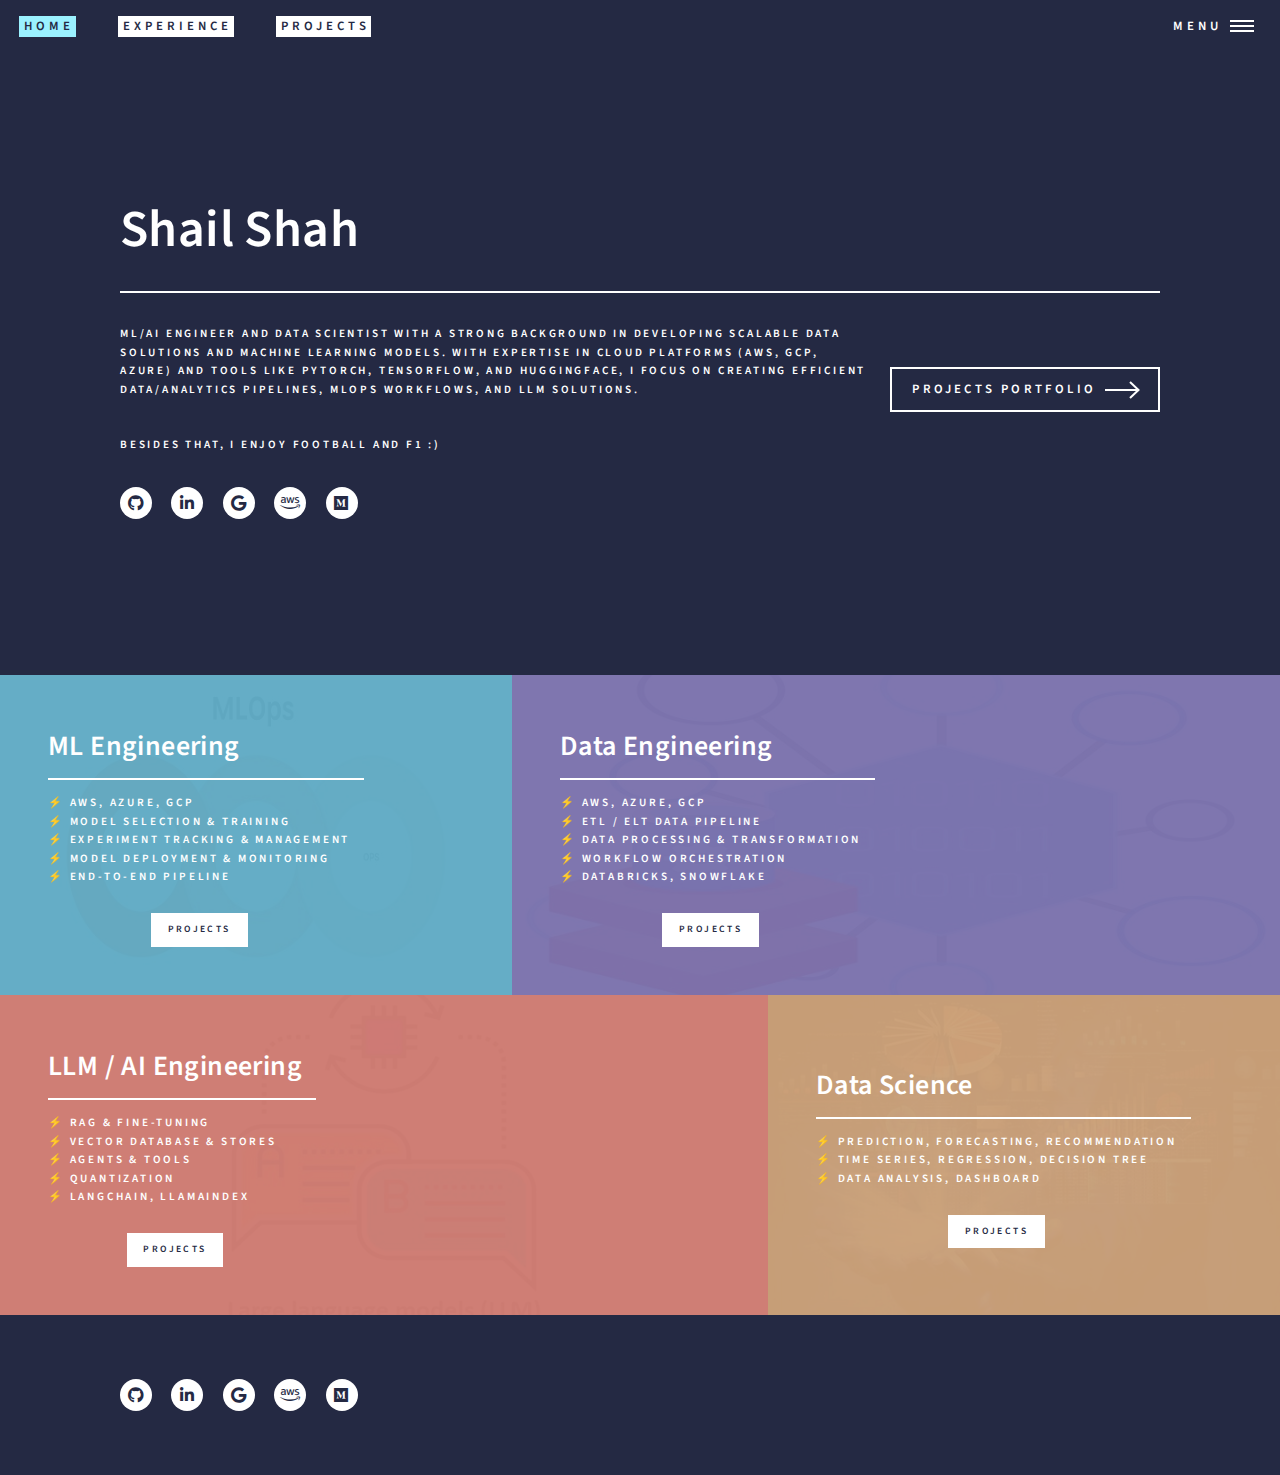
==== commit 5457bfcd: "update headline" ====
--- a/index.html
+++ b/index.html
@@ -6,7 +6,7 @@
 -->
 <html>
 	<head>
-		<title>Forty by HTML5 UP</title>
+		<title>Shail Shah</title>
 		<meta charset="utf-8" />
 		<meta name="viewport" content="width=device-width, initial-scale=1, user-scalable=no" />
 		<link rel="stylesheet" href="assets/css/main.css" />
@@ -48,8 +48,8 @@
 								<h1>Shail Shah</h1>
 							</header>
 							<div class="content">
-								<p>ML Engineer, Data Engineer, Data Scientist, Data Analyst<br /><br />
-									With these skills and the habit of never giving up, I am the right person to develop your next big product, project, or system!<br />
+								<p>ML/AI Engineer and Data Scientist with a strong background in developing scalable data solutions and machine learning models. With expertise in cloud platforms (AWS, GCP, Azure) and tools like PyTorch, TensorFlow, and HuggingFace, I focus on creating efficient data/analytics pipelines, MLOps workflows, and LLM solutions.<br /><br />
+									<br />
 									
 									Besides that, I enjoy Football and F1 :) </p>
 								<ul class="actions">
